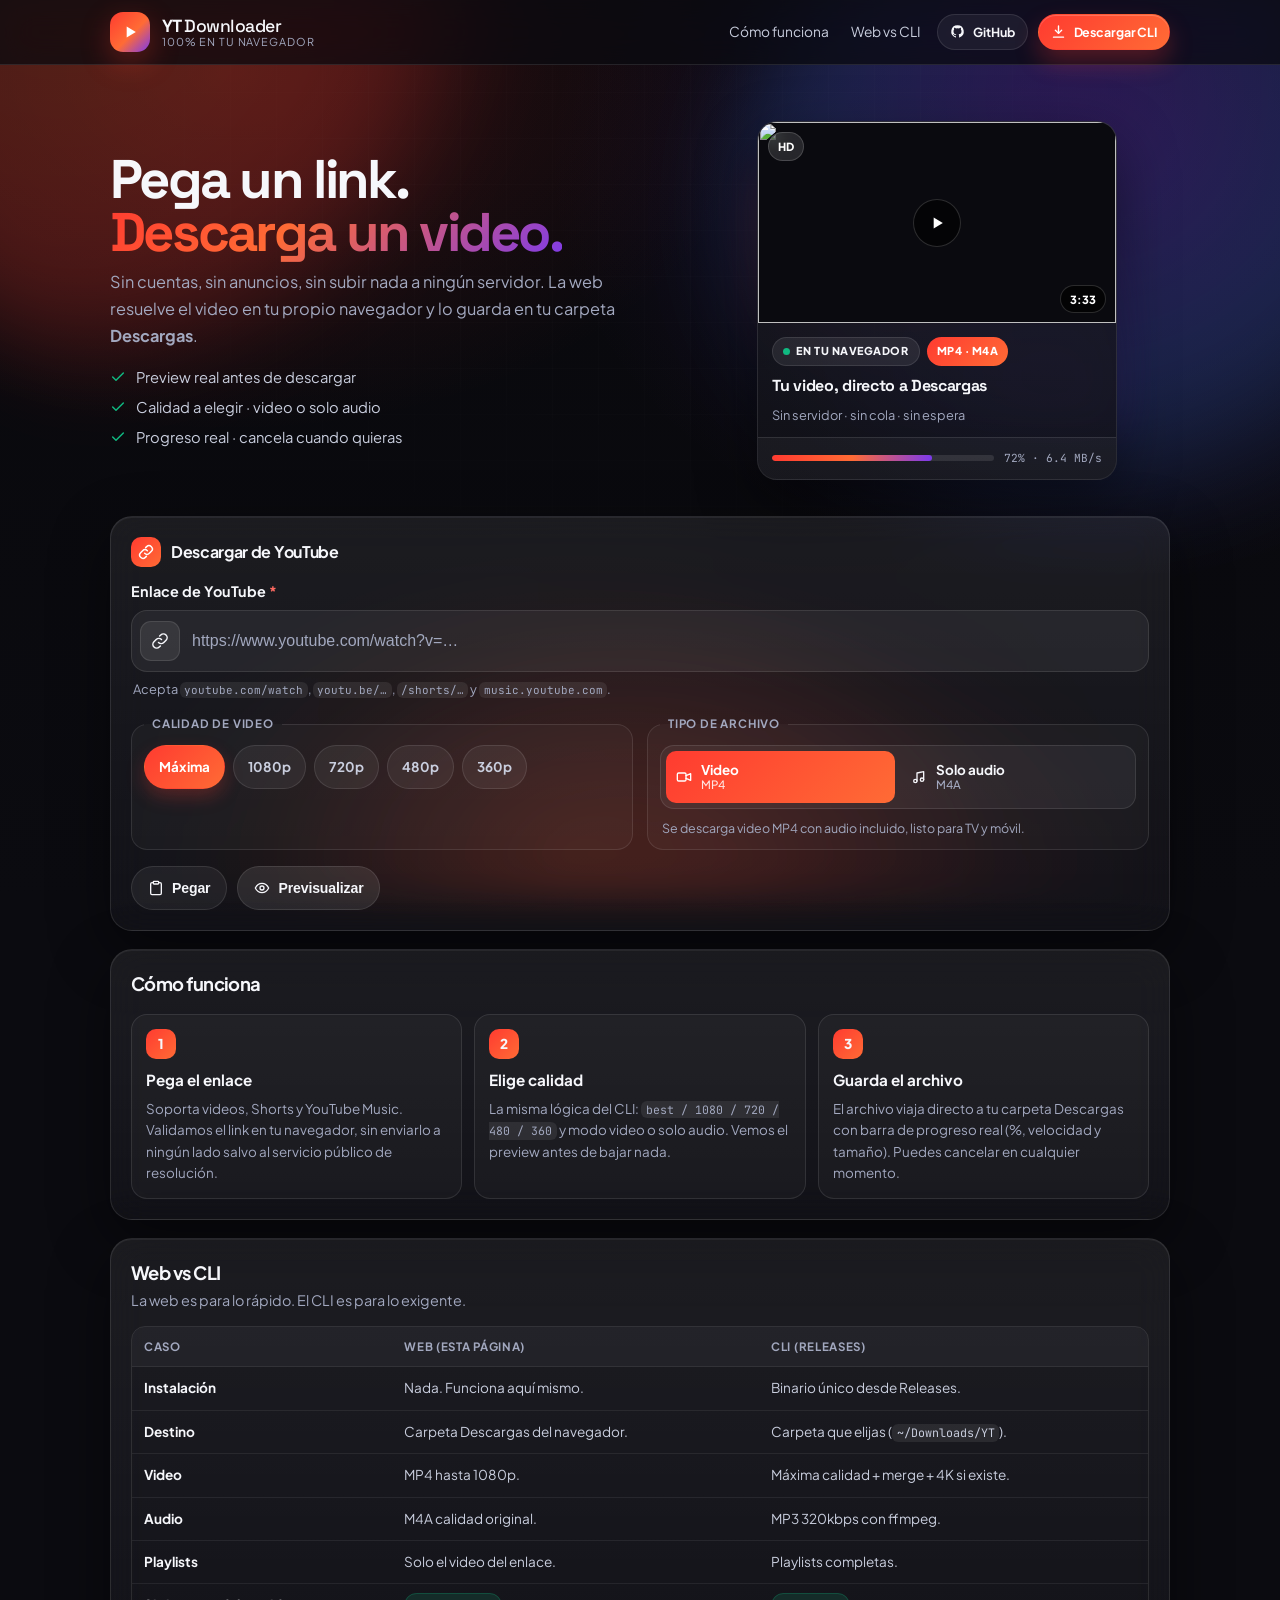
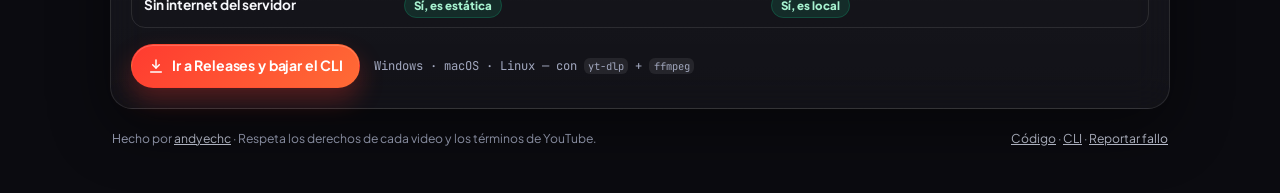
==== web/index.html @ 8cf24e27 "feat(server): log con IP real tras proxy (X-Forwarded-For/X-Real-IP) + assets ?v=4" ====
<!doctype html>
<html lang="es">
<head>
  <meta charset="utf-8" />
  <meta name="viewport" content="width=device-width,initial-scale=1" />
  <title>YT Downloader — Pega un link, descarga en tu navegador</title>
  <meta name="description" content="Descarga videos y audio de YouTube directo en tu navegador. Sin servidor, sin cuentas, sin anuncios. Se sirve en local + CLI en Python con yt-dlp para máxima calidad." />
  <meta name="theme-color" content="#0b0b10" />

  <!-- Open Graph / Twitter (activos cuando la web se sirve en un host) -->
  <meta property="og:type" content="website" />
  <meta property="og:site_name" content="YT Downloader" />
  <meta property="og:title" content="YT Downloader — Pega un link. Descarga un video." />
  <meta property="og:description" content="Video o audio de YouTube directo en tu navegador. Sin cuentas, sin anuncios." />
  <meta property="og:image" content="assets/og.png" />
  <meta property="og:image:width" content="1200" />
  <meta property="og:image:height" content="630" />
  <meta name="twitter:card" content="summary_large_image" />
  <meta name="twitter:title" content="YT Downloader — descarga en tu navegador" />
  <meta name="twitter:description" content="Pega un link de YouTube, elige calidad y descarga. Sin cuentas, sin anuncios." />
  <meta name="twitter:image" content="assets/og.png" />

  <link rel="icon" href="favicon.ico" sizes="any" />
  <link rel="icon" type="image/svg+xml" href="assets/icon.svg" />
  <link rel="apple-touch-icon" href="assets/icon-180.png" />
  <link rel="manifest" href="site.webmanifest" />

  <link rel="preconnect" href="https://fonts.googleapis.com" />
  <link rel="preconnect" href="https://fonts.gstatic.com" crossorigin />
  <link href="https://fonts.googleapis.com/css2?family=Plus+Jakarta+Sans:wght@400;500;600;700;800&family=Space+Grotesk:wght@500;600;700&family=JetBrains+Mono:wght@500;600&display=swap" rel="stylesheet" />
  <link rel="stylesheet" href="style.css?v=4" />
</head>
<body>
  <a class="skip" href="#form-card">Saltar al descargador</a>

  <div class="bg" aria-hidden="true">
    <div class="blob blob-1"></div>
    <div class="blob blob-2"></div>
    <div class="blob blob-3"></div>
    <div class="grid"></div>
  </div>

  <header class="header">
    <div class="wrap header-inner">
      <a class="brand" href="#top" aria-label="YT Downloader — inicio">
        <span class="logo" aria-hidden="true">
          <svg viewBox="0 0 24 24" width="20" height="20" fill="currentColor"><path d="M8 5.5v13l11-6.5z"/></svg>
        </span>
        <span class="brand-text">
          <strong>YT <span>Downloader</span></strong>
          <small>100% en tu navegador</small>
        </span>
      </a>
      <nav class="nav" aria-label="Navegación principal">
        <a href="#como-funciona">Cómo funciona</a>
        <a href="#web-vs-cli">Web vs CLI</a>
        <a class="btn tiny ghost" href="https://github.com/andyechc/youtube-downloader" target="_blank" rel="noopener">
          <svg viewBox="0 0 24 24" width="15" height="15" fill="currentColor" aria-hidden="true"><path d="M12 2a10 10 0 0 0-3.16 19.49c.5.09.68-.22.68-.48v-1.7c-2.78.6-3.37-1.34-3.37-1.34-.45-1.16-1.11-1.47-1.11-1.47-.9-.62.07-.6.07-.6 1 .07 1.53 1.03 1.53 1.03.9 1.52 2.35 1.08 2.92.83.09-.65.35-1.09.63-1.34-2.22-.25-4.56-1.11-4.56-4.94 0-1.1.39-1.99 1.03-2.69-.1-.25-.45-1.27.1-2.64 0 0 .84-.27 2.75 1.02a9.58 9.58 0 0 1 5 0c1.91-1.3 2.75-1.02 2.75-1.02.55 1.37.2 2.39.1 2.64.64.7 1.03 1.6 1.03 2.69 0 3.84-2.34 4.68-4.57 4.93.36.31.68.92.68 1.85V21c0 .27.18.58.69.48A10 10 0 0 0 12 2z"/></svg>
          GitHub
        </a>
        <a class="btn tiny primary" href="https://github.com/andyechc/youtube-downloader/releases" target="_blank" rel="noopener">
          <svg viewBox="0 0 24 24" width="15" height="15" fill="none" stroke="currentColor" stroke-width="2.2" stroke-linecap="round" stroke-linejoin="round" aria-hidden="true"><path d="M12 3v12"/><path d="M7 10l5 5 5-5"/><path d="M4 21h16"/></svg>
          Descargar CLI
        </a>
      </nav>
    </div>
  </header>

  <main class="wrap main" id="top">
    <!-- HERO -->
    <section class="hero" aria-labelledby="hero-title">
      <div class="hero-copy">
        <h1 id="hero-title">Pega un link.<br /><span class="grad">Descarga un video.</span></h1>
        <p class="lead">Sin cuentas, sin anuncios, sin subir nada a ningún servidor. La web resuelve el video en tu propio navegador y lo guarda en tu carpeta <strong>Descargas</strong>.</p>
        <ul class="hero-points">
          <li>
            <svg viewBox="0 0 24 24" width="16" height="16" fill="none" stroke="currentColor" stroke-width="2.2" stroke-linecap="round" stroke-linejoin="round" aria-hidden="true"><path d="M20 6L9 17l-5-5"/></svg>
            Preview real antes de descargar
          </li>
          <li>
            <svg viewBox="0 0 24 24" width="16" height="16" fill="none" stroke="currentColor" stroke-width="2.2" stroke-linecap="round" stroke-linejoin="round" aria-hidden="true"><path d="M20 6L9 17l-5-5"/></svg>
            Calidad a elegir · video o solo audio
          </li>
          <li>
            <svg viewBox="0 0 24 24" width="16" height="16" fill="none" stroke="currentColor" stroke-width="2.2" stroke-linecap="round" stroke-linejoin="round" aria-hidden="true"><path d="M20 6L9 17l-5-5"/></svg>
            Progreso real · cancela cuando quieras
          </li>
        </ul>
      </div>
      <div class="hero-art" aria-hidden="true">
        <div class="art-glow"></div>
        <div class="art-card">
          <div class="art-thumb">
            <img src="https://i.ytimg.com/vi/dQw4w9WgXcQ/hqdefault.jpg" alt="" loading="eager" fetchpriority="high" />
            <span class="art-play"><svg viewBox="0 0 24 24" width="20" height="20" fill="currentColor"><path d="M8 5.5v13l11-6.5z"/></svg></span>
            <span class="art-duration">3:33</span>
            <span class="art-hd">HD</span>
          </div>
          <div class="art-body">
            <div class="art-pills">
              <span class="pill pill-live"><span class="pill-dot"></span>EN TU NAVEGADOR</span>
              <span class="pill pill-size">MP4 · M4A</span>
            </div>
            <p class="art-title">Tu video, directo a Descargas</p>
            <p class="art-channel">Sin servidor · sin cola · sin espera</p>
            <div class="art-progress">
              <div class="art-bar"><div class="art-bar-fill" style="width:72%"></div></div>
              <span class="art-progress-label">72% · 6.4 MB/s</span>
            </div>
          </div>
        </div>
      </div>
    </section>

    <!-- FORM -->
    <section class="card" id="form-card" aria-labelledby="form-title">
      <form id="dl-form" novalidate>
        <div class="card-head">
          <h2 id="form-title">
            <span class="h-icon" aria-hidden="true">
              <svg viewBox="0 0 24 24" width="16" height="16" fill="none" stroke="currentColor" stroke-width="2.2" stroke-linecap="round" stroke-linejoin="round"><path d="M10 14a5 5 0 0 0 7.07 0l3-3a5 5 0 0 0-7.07-7.07l-1.5 1.5"/><path d="M14 10a5 5 0 0 0-7.07 0l-3 3a5 5 0 0 0 7.07 7.07l1.5-1.5"/></svg>
            </span>
            Descargar de YouTube
          </h2>
        </div>

        <label class="field-label" for="urlInput">Enlace de YouTube <span aria-hidden="true">*</span></label>
        <div class="field">
          <span class="field-icon" aria-hidden="true">
            <svg viewBox="0 0 24 24" width="18" height="18" fill="none" stroke="currentColor" stroke-width="2" stroke-linecap="round" stroke-linejoin="round"><path d="M10 14a5 5 0 0 0 7.07 0l3-3a5 5 0 0 0-7.07-7.07l-1.5 1.5"/><path d="M14 10a5 5 0 0 0-7.07 0l-3 3a5 5 0 0 0 7.07 7.07l1.5-1.5"/></svg>
          </span>
          <input
            id="urlInput"
            name="url"
            type="url"
            inputmode="url"
            autocomplete="url"
            enterkeyhint="go"
            spellcheck="false"
            placeholder="https://www.youtube.com/watch?v=…"
            aria-describedby="url-help url-error"
            required
          />
          <button class="icon-btn field-clear" id="btnClear" type="button" aria-label="Limpiar enlace" hidden>
            <svg viewBox="0 0 24 24" width="16" height="16" fill="none" stroke="currentColor" stroke-width="2.2" stroke-linecap="round" aria-hidden="true"><path d="M6 6l12 12M18 6L6 18"/></svg>
          </button>
        </div>
        <p class="field-help" id="url-help">Acepta <code>youtube.com/watch</code>, <code>youtu.be/…</code>, <code>/shorts/…</code> y <code>music.youtube.com</code>.</p>
        <p class="field-error" id="url-error" role="alert" hidden></p>

        <div class="options">
          <fieldset class="opt">
            <legend>Calidad de video</legend>
            <div class="chips" role="radiogroup" aria-label="Calidad de video">
              <label class="chip"><input type="radio" name="quality" value="best" checked /><span>Máxima</span></label>
              <label class="chip"><input type="radio" name="quality" value="1080" /><span>1080p</span></label>
              <label class="chip"><input type="radio" name="quality" value="720" /><span>720p</span></label>
              <label class="chip"><input type="radio" name="quality" value="480" /><span>480p</span></label>
              <label class="chip"><input type="radio" name="quality" value="360" /><span>360p</span></label>
            </div>
          </fieldset>

          <fieldset class="opt">
            <legend>Tipo de archivo</legend>
            <div class="segmented" role="radiogroup" aria-label="Tipo de archivo">
              <label class="seg">
                <input type="radio" name="kind" value="video" checked />
                <svg viewBox="0 0 24 24" width="16" height="16" fill="none" stroke="currentColor" stroke-width="2" stroke-linecap="round" stroke-linejoin="round" aria-hidden="true"><rect x="2" y="6" width="13" height="12" rx="2"/><path d="M15 10l7-3v10l-7-3"/></svg>
                <span>Video <small>MP4</small></span>
              </label>
              <label class="seg">
                <input type="radio" name="kind" value="audio" />
                <svg viewBox="0 0 24 24" width="16" height="16" fill="none" stroke="currentColor" stroke-width="2" stroke-linecap="round" stroke-linejoin="round" aria-hidden="true"><path d="M9 18V6l10-2v12"/><circle cx="6.5" cy="18" r="2.5"/><circle cx="16.5" cy="16" r="2.5"/></svg>
                <span>Solo audio <small>M4A</small></span>
              </label>
            </div>
            <p class="opt-hint" id="kind-hint">Video MP4 con audio incluido, listo para TV y móvil.</p>
          </fieldset>
        </div>

        <div class="actions">
          <button class="btn ghost" id="btnPaste" type="button">
            <svg viewBox="0 0 24 24" width="16" height="16" fill="none" stroke="currentColor" stroke-width="2" stroke-linecap="round" stroke-linejoin="round" aria-hidden="true"><rect x="8" y="2" width="8" height="4" rx="1"/><path d="M16 4h2a2 2 0 0 1 2 2v14a2 2 0 0 1-2 2H6a2 2 0 0 1-2-2V6a2 2 0 0 1 2-2h2"/></svg>
            Pegar
          </button>
          <button class="btn secondary" id="btnPreview" type="submit">
            <svg viewBox="0 0 24 24" width="16" height="16" fill="none" stroke="currentColor" stroke-width="2" stroke-linecap="round" stroke-linejoin="round" aria-hidden="true"><path d="M2 12s3.5-7 10-7 10 7 10 7-3.5 7-10 7-10-7-10-7z"/><circle cx="12" cy="12" r="3"/></svg>
            <span id="btnPreviewText">Previsualizar</span>
          </button>
        </div>

        <div class="alert" id="alertBox" role="status" hidden></div>
        <div class="net-fallback" id="netFallback" hidden>
          <p><strong>Sin espera:</strong> el CLI descarga este mismo video ahora mismo.</p>
          <div class="net-actions">
            <code id="cliCmd"></code>
            <button class="btn tiny secondary" id="btnCopyCli" type="button">Copiar comando</button>
            <a class="btn tiny primary" href="https://github.com/andyechc/youtube-downloader/releases" target="_blank" rel="noopener">Ir a Releases</a>
          </div>
        </div>
      </form>
    </section>

    <!-- PREVIEW -->
    <section class="card preview" id="previewCard" aria-labelledby="pvTitle" hidden>
      <div class="preview-layout">
        <div class="thumb-wrap">
          <img id="pvThumb" alt="Miniatura del video" loading="lazy" />
          <span class="thumb-badge" id="pvDuration">0:00</span>
        </div>
        <div class="pv-meta">
          <div class="pv-top">
            <span class="badge-soft" id="pvTypeBadge">VIDEO · MP4</span>
            <span class="pv-size" id="pvSize">—</span>
            <span class="pv-quality" id="pvQualityBadge">Máxima</span>
          </div>
          <h3 id="pvTitle">Título del video</h3>
          <p class="pv-sub">
            <span class="pv-channel" id="pvChannel">Canal</span>
            <span aria-hidden="true">·</span>
            <span id="pvViews">—</span>
            <span aria-hidden="true">·</span>
            <span id="pvDate">—</span>
          </p>
          <p class="pv-desc" id="pvDesc"></p>
          <div class="pv-actions">
            <button class="btn primary large" id="btnDownload" type="button">
              <svg viewBox="0 0 24 24" width="18" height="18" fill="none" stroke="currentColor" stroke-width="2.2" stroke-linecap="round" stroke-linejoin="round" aria-hidden="true"><path d="M12 3v12"/><path d="M7 10l5 5 5-5"/><path d="M4 21h16"/></svg>
              Descargar en mi navegador
            </button>
            <a class="btn ghost" id="btnOpenYT" href="#" target="_blank" rel="noopener">
              Ver en YouTube
              <svg viewBox="0 0 24 24" width="14" height="14" fill="none" stroke="currentColor" stroke-width="2.2" stroke-linecap="round" stroke-linejoin="round" aria-hidden="true"><path d="M7 17L17 7"/><path d="M8 7h9v9"/></svg>
            </a>
          </div>
          <p class="pv-note">Se guarda en tu carpeta <strong>Descargas</strong>. Nada se sube a ningún servidor.</p>
        </div>
      </div>
    </section>

    <!-- PROGRESS -->
    <section class="card progress" id="progressCard" aria-labelledby="progressTitle" hidden>
      <div class="prog-head">
        <h3 id="progressTitle">
          <span class="spin" aria-hidden="true">
            <svg viewBox="0 0 24 24" width="14" height="14" fill="none" stroke="currentColor" stroke-width="2.4" stroke-linecap="round" aria-hidden="true"><path d="M12 3a9 9 0 1 0 9 9"/></svg>
          </span>
          <span id="progressLabel">Descargando…</span>
        </h3>
        <span class="prog-eta" id="progEta" aria-live="polite">—</span>
        <button class="btn tiny danger ghost" id="btnCancel" type="button">Cancelar</button>
      </div>
      <div class="bar-wrap">
        <div class="bar" role="progressbar" aria-label="Progreso de descarga" aria-valuemin="0" aria-valuemax="100" aria-valuenow="0" id="barProg">
          <div class="bar-fill" id="barFill" style="width:0%"></div>
        </div>
        <div class="bar-labels">
          <span id="progPct">0%</span>
          <span id="progSpeed">—</span>
          <span id="progDone">0 / —</span>
        </div>
      </div>
      <p class="prog-file"><span aria-hidden="true">▸</span> <span id="progFile">Preparando…</span></p>
      <div class="prog-done" id="progDoneBox" hidden>
        <p class="done-title">¡Listo! Revisa tu carpeta Descargas.</p>
        <div class="prog-done-actions">
          <a class="btn primary" id="btnSaveAgain" href="#" download>Guardar de nuevo</a>
          <button class="btn ghost" id="btnOther" type="button">Descargar otro</button>
        </div>
      </div>
    </section>

    <!-- COMO FUNCIONA -->
    <section class="card steps" id="como-funciona" aria-labelledby="steps-title">
      <h2 id="steps-title">Cómo funciona</h2>
      <ol class="steps-grid">
        <li>
          <span class="step-n" aria-hidden="true">1</span>
          <h3>Pega el enlace</h3>
          <p>Soporta videos, Shorts y YouTube Music. Validamos el link en tu navegador, sin enviarlo a ningún lado salvo al servicio público de resolución.</p>
        </li>
        <li>
          <span class="step-n" aria-hidden="true">2</span>
          <h3>Elige calidad</h3>
          <p>La misma lógica del CLI: <code>best / 1080 / 720 / 480 / 360</code> y modo video o solo audio. Vemos el preview antes de bajar nada.</p>
        </li>
        <li>
          <span class="step-n" aria-hidden="true">3</span>
          <h3>Guarda el archivo</h3>
          <p>El archivo viaja directo a tu carpeta Descargas con barra de progreso real (%, velocidad y tamaño). Puedes cancelar en cualquier momento.</p>
        </li>
      </ol>
    </section>

    <!-- WEB vs CLI -->
    <section class="card compare" id="web-vs-cli" aria-labelledby="compare-title">
      <div class="compare-head">
        <h2 id="compare-title">Web vs CLI</h2>
        <p>La web es para lo rápido. El CLI es para lo exigente.</p>
      </div>
      <div class="table-wrap">
        <table>
          <caption class="visually-hidden">Comparación entre la web y el CLI</caption>
          <thead>
            <tr><th scope="col">Caso</th><th scope="col">Web (esta página)</th><th scope="col">CLI (Releases)</th></tr>
          </thead>
          <tbody>
            <tr><th scope="row">Instalación</th><td>Nada. Funciona aquí mismo.</td><td>Binario único desde Releases.</td></tr>
            <tr><th scope="row">Destino</th><td>Carpeta Descargas del navegador.</td><td>Carpeta que elijas (<code>~/Downloads/YT</code>).</td></tr>
            <tr><th scope="row">Video</th><td>MP4 hasta 1080p.</td><td>Máxima calidad + merge + 4K si existe.</td></tr>
            <tr><th scope="row">Audio</th><td>M4A calidad original.</td><td>MP3 320kbps con ffmpeg.</td></tr>
            <tr><th scope="row">Playlists</th><td>Solo el video del enlace.</td><td>Playlists completas.</td></tr>
            <tr><th scope="row">Sin internet del servidor</th><td><span class="tag ok">Sí, es estática</span></td><td><span class="tag ok">Sí, es local</span></td></tr>
          </tbody>
        </table>
      </div>
      <div class="compare-cta">
        <a class="btn primary" href="https://github.com/andyechc/youtube-downloader/releases" target="_blank" rel="noopener">
          <svg viewBox="0 0 24 24" width="16" height="16" fill="none" stroke="currentColor" stroke-width="2.2" stroke-linecap="round" stroke-linejoin="round" aria-hidden="true"><path d="M12 3v12"/><path d="M7 10l5 5 5-5"/><path d="M4 21h16"/></svg>
          Ir a Releases y bajar el CLI
        </a>
        <p class="mono">Windows · macOS · Linux — con <code>yt-dlp</code> + <code>ffmpeg</code></p>
      </div>
    </section>

    <footer class="footer">
      <span>Hecho por <a href="https://github.com/andyechc" target="_blank" rel="noopener">andyechc</a> · Respeta los derechos de cada video y los términos de YouTube.</span>
      <span class="footer-links">
        <a href="https://github.com/andyechc/youtube-downloader" target="_blank" rel="noopener">Código</a> ·
        <a href="https://github.com/andyechc/youtube-downloader/releases" target="_blank" rel="noopener">CLI</a> ·
        <a href="https://github.com/andyechc/youtube-downloader/issues" target="_blank" rel="noopener">Reportar fallo</a>
      </span>
    </footer>
  </main>

  <div class="toast" id="toast" role="status" aria-live="polite"></div>
  <!-- Bump ?v=N en style.css/app.js con cada cambio: evita JS viejo cacheado -->
  <script src="app.js?v=4" defer></script>
</body>
</html>
---- web/style.css ----
/* YT Downloader — UI local, 0 dependencias JS, iconos SVG inline */
:root{
  --bg:#0b0b10;
  --card:rgba(255,255,255,.055);
  --card-border:rgba(255,255,255,.10);
  --line:rgba(255,255,255,.10);
  --text:#f6f7fb;
  --muted:#a2a8bf;
  --muted-2:#c9cede;
  --accent:#ff3b30;
  --accent-2:#ff6b35;
  --accent-3:#7c3aed;
  --ok:#10b981;
  --danger:#ff6b62;
  --radius:22px;
  --radius-sm:14px;
  --shadow:0 20px 60px rgba(0,0,0,.45), 0 1px 0 rgba(255,255,255,.06) inset;
  --focus:#7dd3fc;
}
*{box-sizing:border-box}
html{scroll-behavior:smooth}
html,body{height:100%}
body{
  margin:0;
  font-family:"Plus Jakarta Sans",system-ui,-apple-system,"Segoe UI",Roboto,Helvetica,Arial,sans-serif;
  color:var(--text);
  background:var(--bg);
  overflow-x:hidden;
  -webkit-font-smoothing:antialiased;
  font-size:1rem;
  line-height:1.5;
}
a{color:inherit}
code{font-family:"JetBrains Mono",ui-monospace,monospace;font-size:.86em;background:rgba(255,255,255,.08);padding:.1em .4em;border-radius:6px}
.wrap{width:min(1060px,92vw);margin:0 auto}
.visually-hidden{position:absolute!important;clip-path:inset(50%)!important;overflow:hidden!important;width:1px!important;height:1px!important;margin:-1px!important;padding:0!important;border:0!important;white-space:nowrap!important}
.skip{position:absolute;left:12px;top:-60px;z-index:99;background:#fff;color:#111;padding:10px 14px;border-radius:10px;font-weight:700;transition:top .18s}
.skip:focus{top:12px}
:focus-visible{outline:3px solid var(--focus);outline-offset:2px;border-radius:8px}

/* bg */
.bg{position:fixed;inset:0;z-index:-1;overflow:hidden;background:
  radial-gradient(900px 600px at 18% 8%, rgba(255,59,48,.16), transparent 60%),
  radial-gradient(900px 700px at 85% 18%, rgba(124,58,237,.16), transparent 60%),
  radial-gradient(700px 500px at 45% 95%, rgba(255,107,53,.12), transparent 60%),
  linear-gradient(180deg,#08080c 0%, #0b0b10 100%)}
.blob{position:absolute;border-radius:999px;filter:blur(45px);pointer-events:none}
.blob-1{width:620px;height:620px;left:-120px;top:-220px;background:radial-gradient(circle at 30% 30%, #ff6b35, #ff3b30 55%, transparent 70%);opacity:.22}
.blob-2{width:720px;height:720px;right:-160px;top:-120px;background:radial-gradient(circle at 50% 30%, #7c3aed, #3b82f6 50%, transparent 72%);opacity:.20}
.blob-3{width:900px;height:520px;left:20%;bottom:-220px;background:radial-gradient(ellipse at center, rgba(255,59,48,.12), transparent 70%)}
.grid{position:absolute;inset:0;background-image:linear-gradient(rgba(255,255,255,.04) 1px, transparent 1px),linear-gradient(90deg, rgba(255,255,255,.04) 1px, transparent 1px);background-size:46px 46px;mask-image:radial-gradient(800px 600px at 50% 20%, black 30%, transparent 75%);opacity:.28}

/* header */
.header{position:sticky;top:0;z-index:20;backdrop-filter:blur(16px) saturate(1.4);background:rgba(11,11,16,.78);border-bottom:1px solid var(--line)}
.header-inner{display:flex;align-items:center;justify-content:space-between;padding:12px 0;gap:12px;flex-wrap:wrap}
.brand{display:flex;align-items:center;gap:12px;text-decoration:none}
.logo{width:40px;height:40px;display:grid;place-items:center;border-radius:13px;background:linear-gradient(135deg,#FF3B30,#FF6B35 55%,#7c3aed);color:#fff;box-shadow:0 10px 30px rgba(255,59,48,.30)}
.brand-text{display:flex;flex-direction:column;line-height:1.05}
.brand-text strong{font-family:"Space Grotesk",sans-serif;font-size:1.1rem;letter-spacing:-.03em}
.brand-text strong span{font-weight:500}
.brand-text small{font-size:.68rem;color:var(--muted);letter-spacing:.08em;text-transform:uppercase}
.nav{display:flex;align-items:center;gap:10px;flex-wrap:wrap}
.nav a:not(.btn){font-size:.86rem;color:var(--muted-2);text-decoration:none;padding:8px 6px}
.nav a:not(.btn):hover{color:#fff}

/* buttons — min 44px targets */
.btn{display:inline-flex;align-items:center;justify-content:center;gap:8px;padding:10px 16px;min-height:44px;border-radius:999px;border:1px solid transparent;font-weight:700;font-size:.88rem;letter-spacing:-.01em;cursor:pointer;transition:transform .16s,filter .16s,background .16s;text-decoration:none;user-select:none}
.btn:active{transform:translateY(1px)}
.btn.primary{background:linear-gradient(135deg,var(--accent),var(--accent-2));color:#fff;box-shadow:0 12px 24px rgba(255,59,48,.28), 0 1px 0 rgba(255,255,255,.2) inset}
.btn.primary:hover{filter:brightness(1.07)}
.btn.secondary{background:rgba(255,255,255,.09);color:var(--text);border-color:var(--line)}
.btn.secondary:hover{background:rgba(255,255,255,.13)}
.btn.ghost{background:rgba(255,255,255,.06);color:var(--text);border-color:var(--line)}
.btn.ghost:hover{background:rgba(255,255,255,.10)}
.btn.tiny{padding:7px 12px;font-size:.78rem;min-height:36px}
.btn.large{padding:13px 20px;font-size:.95rem;min-height:50px}
.btn[disabled]{opacity:.6;cursor:wait}
.btn.danger.ghost{color:#ffd7d4;background:rgba(255,59,48,.12);border-color:rgba(255,59,48,.25)}

/* main + hero */
.main{padding:20px 0 40px}
.hero{display:grid;grid-template-columns:1.1fr .9fr;gap:26px;align-items:center;padding:26px 0 8px}
.hero-copy h1{margin:0 0 10px;font-family:"Space Grotesk",sans-serif;font-weight:700;letter-spacing:-.05em;line-height:.98;font-size:clamp(2rem,5vw,3.4rem)}
.hero-copy h1 .grad{background:linear-gradient(135deg,#ff3b30 0%,#ff6b35 40%,#7c3aed 100%);-webkit-background-clip:text;background-clip:text;-webkit-text-fill-color:transparent}
.lead{margin:0;color:var(--muted);font-size:1.02rem;line-height:1.65;max-width:34rem}
.hero-points{list-style:none;margin:16px 0 0;padding:0;display:grid;gap:8px}
.hero-points li{display:flex;align-items:center;gap:10px;font-size:.92rem;color:var(--muted-2)}
.hero-points svg{color:var(--ok);flex:0 0 auto}
.hero-art{position:relative;display:grid;place-items:center;padding:10px;min-height:300px}
.art-glow{position:absolute;inset:15% 10%;background:radial-gradient(ellipse at 30% 20%, rgba(255,59,48,.22), transparent 55%),radial-gradient(ellipse at 80% 80%, rgba(124,58,237,.18), transparent 60%);filter:blur(22px)}
.art-card{position:relative;width:100%;max-width:360px;border-radius:20px;overflow:hidden;background:linear-gradient(180deg,rgba(26,26,34,.88),rgba(18,18,24,.8));border:1px solid rgba(255,255,255,.10);box-shadow:var(--shadow)}
.art-thumb{position:relative;aspect-ratio:16/9;background:#0a0a0f}
.art-thumb img{width:100%;height:100%;object-fit:cover;display:block}
.art-play{position:absolute;left:50%;top:50%;transform:translate(-50%,-50%);width:48px;height:48px;display:grid;place-items:center;border-radius:50%;background:rgba(0,0,0,.6);border:1px solid rgba(255,255,255,.16);color:#fff}
.art-duration,.art-hd{position:absolute;padding:5px 9px;border-radius:999px;font-size:.7rem;font-weight:800;border:1px solid rgba(255,255,255,.16)}
.art-duration{right:10px;bottom:10px;background:rgba(0,0,0,.7);color:#fff}
.art-hd{left:10px;top:10px;background:rgba(255,255,255,.12);color:#fff;backdrop-filter:blur(8px)}
.art-body{padding:14px;display:grid;gap:8px}
.art-pills{display:flex;gap:7px;flex-wrap:wrap}
.pill{display:inline-flex;align-items:center;gap:6px;padding:5px 10px;border-radius:999px;font-size:.68rem;font-weight:800;letter-spacing:.05em}
.pill-live{background:rgba(255,255,255,.08);border:1px solid var(--line)}
.pill-dot{width:7px;height:7px;border-radius:50%;background:var(--ok)}
.pill-size{background:linear-gradient(135deg,var(--accent),var(--accent-2));color:#fff}
.art-title{margin:0;font-family:"Space Grotesk",sans-serif;font-weight:700;letter-spacing:-.02em}
.art-channel{margin:0;font-size:.8rem;color:var(--muted)}
.art-progress{display:flex;align-items:center;gap:10px;background:rgba(255,255,255,.04);border-top:1px solid var(--line);margin:4px -14px -14px;padding:12px 14px}
.art-bar{flex:1;height:6px;border-radius:999px;background:rgba(255,255,255,.1);overflow:hidden}
.art-bar-fill{height:100%;border-radius:999px;background:linear-gradient(90deg,var(--accent),var(--accent-2),var(--accent-3))}
.art-progress-label{font-size:.7rem;color:var(--muted);font-family:"JetBrains Mono",monospace}

/* cards + form (guía forms: label visible encima, ayuda cerca) */
.card{background:linear-gradient(180deg,rgba(255,255,255,.075),rgba(255,255,255,.03));border:1px solid var(--card-border);border-radius:var(--radius);box-shadow:var(--shadow);backdrop-filter:blur(18px) saturate(1.2);padding:20px;margin-top:18px}
.card-head{display:flex;align-items:center;justify-content:space-between;gap:12px;margin-bottom:14px;flex-wrap:wrap}
.card-head h2{display:flex;align-items:center;gap:10px;margin:0;font-size:1rem;letter-spacing:-.02em}
.h-icon{width:30px;height:30px;display:grid;place-items:center;border-radius:10px;background:linear-gradient(135deg,var(--accent),var(--accent-2));color:#fff}
.hint{font-size:.75rem;color:var(--muted);border:1px solid var(--line);padding:6px 11px;border-radius:999px;background:rgba(255,255,255,.05)}
.field-label{display:block;font-weight:700;font-size:.9rem;margin:0 0 8px}
.field-label span{color:var(--danger)}
.field{position:relative;display:flex;align-items:center;gap:10px;padding:8px 8px 8px 8px;background:rgba(255,255,255,.06);border-radius:16px;border:1px solid var(--line)}
.field:focus-within{border-color:rgba(255,59,48,.4);box-shadow:0 0 0 4px rgba(255,59,48,.12)}
.field-icon{width:40px;height:40px;display:grid;place-items:center;border-radius:11px;background:rgba(255,255,255,.08);border:1px solid var(--line);flex:0 0 40px}
.field input{flex:1;border:0;outline:0;background:transparent;font-size:1rem;color:var(--text);min-width:0;min-height:44px}
.field input::placeholder{color:var(--muted)}
.field input:user-invalid{color:#ffd7d4}
.icon-btn{display:inline-flex;align-items:center;justify-content:center;width:40px;height:40px;border-radius:11px;background:rgba(255,255,255,.07);border:1px solid var(--line);color:var(--text);cursor:pointer}
.icon-btn:hover{background:rgba(255,255,255,.12)}
.icon-btn[hidden]{display:none!important}
.field-help{margin:8px 2px 0;font-size:.8rem;color:var(--muted)}
.field-error{margin:8px 2px 0;font-size:.85rem;color:#ffc9c5;font-weight:600}
.alert{margin-top:14px;padding:12px 14px;border-radius:14px;font-size:.88rem;line-height:1.5;border:1px solid rgba(255,59,48,.25);background:rgba(255,59,48,.10);color:#ffd9d6}
.alert.ok{border-color:rgba(16,185,129,.3);background:rgba(16,185,129,.10);color:#d3f8e4}
.alert[hidden]{display:none}
.net-fallback{margin-top:12px;padding:14px;border-radius:14px;border:1px solid rgba(125,211,252,.3);background:rgba(125,211,252,.07)}
.net-fallback[hidden]{display:none}
.net-fallback p{margin:0 0 10px;font-size:.85rem;color:var(--muted-2)}
.net-fallback p strong{color:#fff}
.net-actions{display:flex;align-items:center;gap:8px;flex-wrap:wrap}
.net-actions code{flex:1 1 220px;overflow-x:auto;white-space:nowrap;padding:10px 12px;border-radius:10px}

.options{display:grid;grid-template-columns:1fr 1fr;gap:14px;margin-top:16px}
.opt{border:1px solid var(--line);border-radius:16px;padding:12px;margin:0;background:rgba(255,255,255,.03);min-width:0}
.opt legend{font-size:.72rem;color:var(--muted);letter-spacing:.07em;text-transform:uppercase;font-weight:700;padding:0 8px}
.chips{display:flex;flex-wrap:wrap;gap:8px}
.chip{position:relative;display:inline-flex;cursor:pointer}
.chip input{position:absolute;clip-path:inset(50%);width:1px;height:1px;overflow:hidden;white-space:nowrap}
.chip span{display:inline-flex;align-items:center;min-height:44px;padding:10px 14px;border-radius:999px;background:rgba(255,255,255,.06);border:1px solid var(--line);color:var(--muted-2);font-weight:700;font-size:.84rem;transition:.16s}
.chip input:checked + span{background:linear-gradient(135deg,var(--accent),var(--accent-2));color:#fff;border-color:transparent;box-shadow:0 8px 18px rgba(255,59,48,.25)}
.chip input:focus-visible + span{outline:3px solid var(--focus);outline-offset:2px}
.segmented{display:grid;grid-template-columns:1fr 1fr;gap:6px;background:rgba(255,255,255,.05);border:1px solid var(--line);border-radius:14px;padding:5px}
.seg{position:relative;display:flex;align-items:center;gap:9px;cursor:pointer;border-radius:10px;padding:6px 10px;min-height:52px}
.seg input{position:absolute;clip-path:inset(50%);width:1px;height:1px;overflow:hidden}
.seg span{display:flex;flex-direction:column;line-height:1.15;font-weight:700;font-size:.84rem}
.seg span small{font-weight:500;color:var(--muted);font-size:.72rem}
.seg:has(input:checked){background:linear-gradient(135deg,var(--accent),var(--accent-2));color:#fff}
.seg:has(input:checked) span small{color:rgba(255,255,255,.85)}
.seg:has(input:focus-visible){outline:3px solid var(--focus);outline-offset:2px}
.opt-hint{margin:10px 2px 0;font-size:.78rem;color:var(--muted)}
.actions{display:flex;align-items:center;gap:10px;margin-top:16px;flex-wrap:wrap}

/* preview */
.preview{padding:0;overflow:hidden}
.preview[hidden]{display:none}
.preview-layout{display:grid;grid-template-columns:320px 1fr;gap:18px;padding:18px}
.thumb-wrap{position:relative;border-radius:16px;overflow:hidden;background:#0a0a0f;aspect-ratio:16/10;border:1px solid rgba(255,255,255,.10)}
.thumb-wrap img{width:100%;height:100%;object-fit:cover;display:block}
.thumb-badge{position:absolute;right:10px;bottom:10px;padding:6px 9px;border-radius:999px;background:rgba(0,0,0,.78);color:#fff;font-size:.7rem;font-weight:800;border:1px solid rgba(255,255,255,.16)}
.pv-top{display:flex;align-items:center;gap:8px;flex-wrap:wrap;margin-bottom:8px}
.badge-soft{padding:6px 10px;border-radius:999px;background:rgba(255,255,255,.08);border:1px solid var(--line);font-size:.68rem;letter-spacing:.07em;font-weight:800;color:var(--muted-2)}
.pv-size{padding:6px 10px;border-radius:999px;background:rgba(255,255,255,.08);font-weight:800;font-size:.76rem;border:1px solid var(--line)}
.pv-quality{padding:6px 10px;border-radius:999px;background:linear-gradient(135deg,var(--accent),var(--accent-2));color:#fff;font-weight:800;font-size:.76rem}
.pv-meta h3{margin:0;font-size:1.25rem;line-height:1.25;letter-spacing:-.03em}
.pv-sub{display:flex;align-items:center;gap:8px;flex-wrap:wrap;margin:8px 0 0;color:var(--muted-2);font-size:.85rem}
.pv-channel{padding:5px 10px;border-radius:999px;background:rgba(255,255,255,.06);border:1px solid var(--line);font-weight:600}
.pv-desc{margin:10px 0 0;color:var(--muted);font-size:.85rem;line-height:1.6;display:-webkit-box;-webkit-line-clamp:3;-webkit-box-orient:vertical;overflow:hidden}
.pv-actions{display:flex;gap:10px;flex-wrap:wrap;margin-top:14px}
.pv-note{margin:10px 0 0;font-size:.78rem;color:var(--muted)}

/* progress */
.progress[hidden]{display:none}
.prog-head{display:flex;align-items:center;gap:10px;margin-bottom:12px;flex-wrap:wrap}
.prog-head h3{margin:0;display:flex;align-items:center;gap:9px;font-size:.92rem}
.spin{display:grid;place-items:center;width:24px;height:24px;border-radius:999px;background:rgba(255,255,255,.08);border:1px solid var(--line);animation:spin 1.1s linear infinite}
@keyframes spin{to{transform:rotate(360deg)}}
.prog-eta{margin-left:auto;font-size:.76rem;color:var(--muted);font-family:"JetBrains Mono",monospace}
.bar{height:12px;border-radius:999px;background:rgba(255,255,255,.08);border:1px solid var(--line);overflow:hidden;padding:2px}
.bar-fill{height:100%;border-radius:999px;background:linear-gradient(90deg,var(--accent),var(--accent-2),var(--accent-3));width:0%;transition:width .25s ease}
.bar-labels{display:flex;align-items:center;justify-content:space-between;gap:10px;font-size:.76rem;color:var(--muted-2);font-family:"JetBrains Mono",monospace;margin-top:8px;flex-wrap:wrap}
.bar-labels span:first-child{color:#fff;font-weight:800}
.prog-file{margin:12px 0 0;padding:10px 12px;border-radius:12px;background:rgba(255,255,255,.06);border:1px solid var(--line);font-size:.76rem;color:var(--muted-2);font-family:"JetBrains Mono",monospace;overflow:hidden;text-overflow:ellipsis;white-space:nowrap}
.prog-done[hidden]{display:none}
.done-title{color:#d3f8e4;font-weight:700}
.prog-done-actions{display:flex;gap:10px;flex-wrap:wrap}

/* steps + compare */
.steps h2,.compare-head h2{margin:0 0 4px;font-size:1.15rem;letter-spacing:-.03em}
.compare-head p{margin:0;color:var(--muted);font-size:.9rem}
.steps-grid{list-style:none;margin:16px 0 0;padding:0;display:grid;grid-template-columns:repeat(3,1fr);gap:12px}
.steps-grid li{border:1px solid var(--line);border-radius:16px;padding:14px;background:rgba(255,255,255,.03)}
.step-n{display:grid;place-items:center;width:30px;height:30px;border-radius:10px;background:linear-gradient(135deg,var(--accent),var(--accent-2));font-weight:800;font-size:.85rem}
.steps-grid h3{margin:10px 0 6px;font-size:.95rem}
.steps-grid p{margin:0;font-size:.84rem;color:var(--muted);line-height:1.6}
.table-wrap{overflow-x:auto;margin-top:14px;border:1px solid var(--line);border-radius:14px}
table{width:100%;border-collapse:collapse;font-size:.85rem;min-width:560px}
th,td{text-align:left;padding:11px 12px;border-bottom:1px solid rgba(255,255,255,.07);vertical-align:top}
thead th{font-size:.72rem;text-transform:uppercase;letter-spacing:.06em;color:var(--muted);background:rgba(255,255,255,.04)}
tbody tr:last-child th,tbody tr:last-child td{border-bottom:0}
tbody th{font-weight:700}
td{color:var(--muted-2)}
.tag{padding:4px 9px;border-radius:999px;font-size:.72rem;font-weight:800}
.tag.ok{background:rgba(16,185,129,.14);color:#a7f3d0;border:1px solid rgba(16,185,129,.25)}
.compare-cta{display:flex;align-items:center;gap:14px;flex-wrap:wrap;margin-top:16px}
.mono{font-family:"JetBrains Mono",monospace;font-size:.76rem;color:var(--muted)}

/* footer + toast */
.footer{display:flex;align-items:center;justify-content:space-between;gap:12px;padding:20px 2px 6px;color:var(--muted);font-size:.76rem;flex-wrap:wrap}
.footer a{color:var(--muted-2)}
.toast{position:fixed;left:50%;bottom:22px;transform:translateX(-50%) translateY(14px);background:rgba(16,16,20,.96);color:#fff;padding:12px 16px;border-radius:14px;border:1px solid rgba(255,255,255,.12);font-size:.85rem;font-weight:600;opacity:0;pointer-events:none;transition:.22s;z-index:50;max-width:min(92vw,520px)}
.toast.show{opacity:1;transform:translateX(-50%) translateY(0)}

/* responsive */
@media (max-width: 900px){
  .hero{grid-template-columns:1fr}
  .hero-art{min-height:auto}
  .preview-layout{grid-template-columns:1fr}
  .options{grid-template-columns:1fr}
  .steps-grid{grid-template-columns:1fr}
}
@media (max-width: 620px){
  .nav a:not(.btn){display:none}
  .nav .btn.tiny{padding:7px 10px;font-size:.74rem}
  .header-inner{gap:8px}
  .header-inner .nav{width:100%;justify-content:flex-start}
}
@media (prefers-reduced-motion: reduce){
  html{scroll-behavior:auto}
  *,*::before,*::after{animation-duration:.001s!important;transition-duration:.001s!important}
}
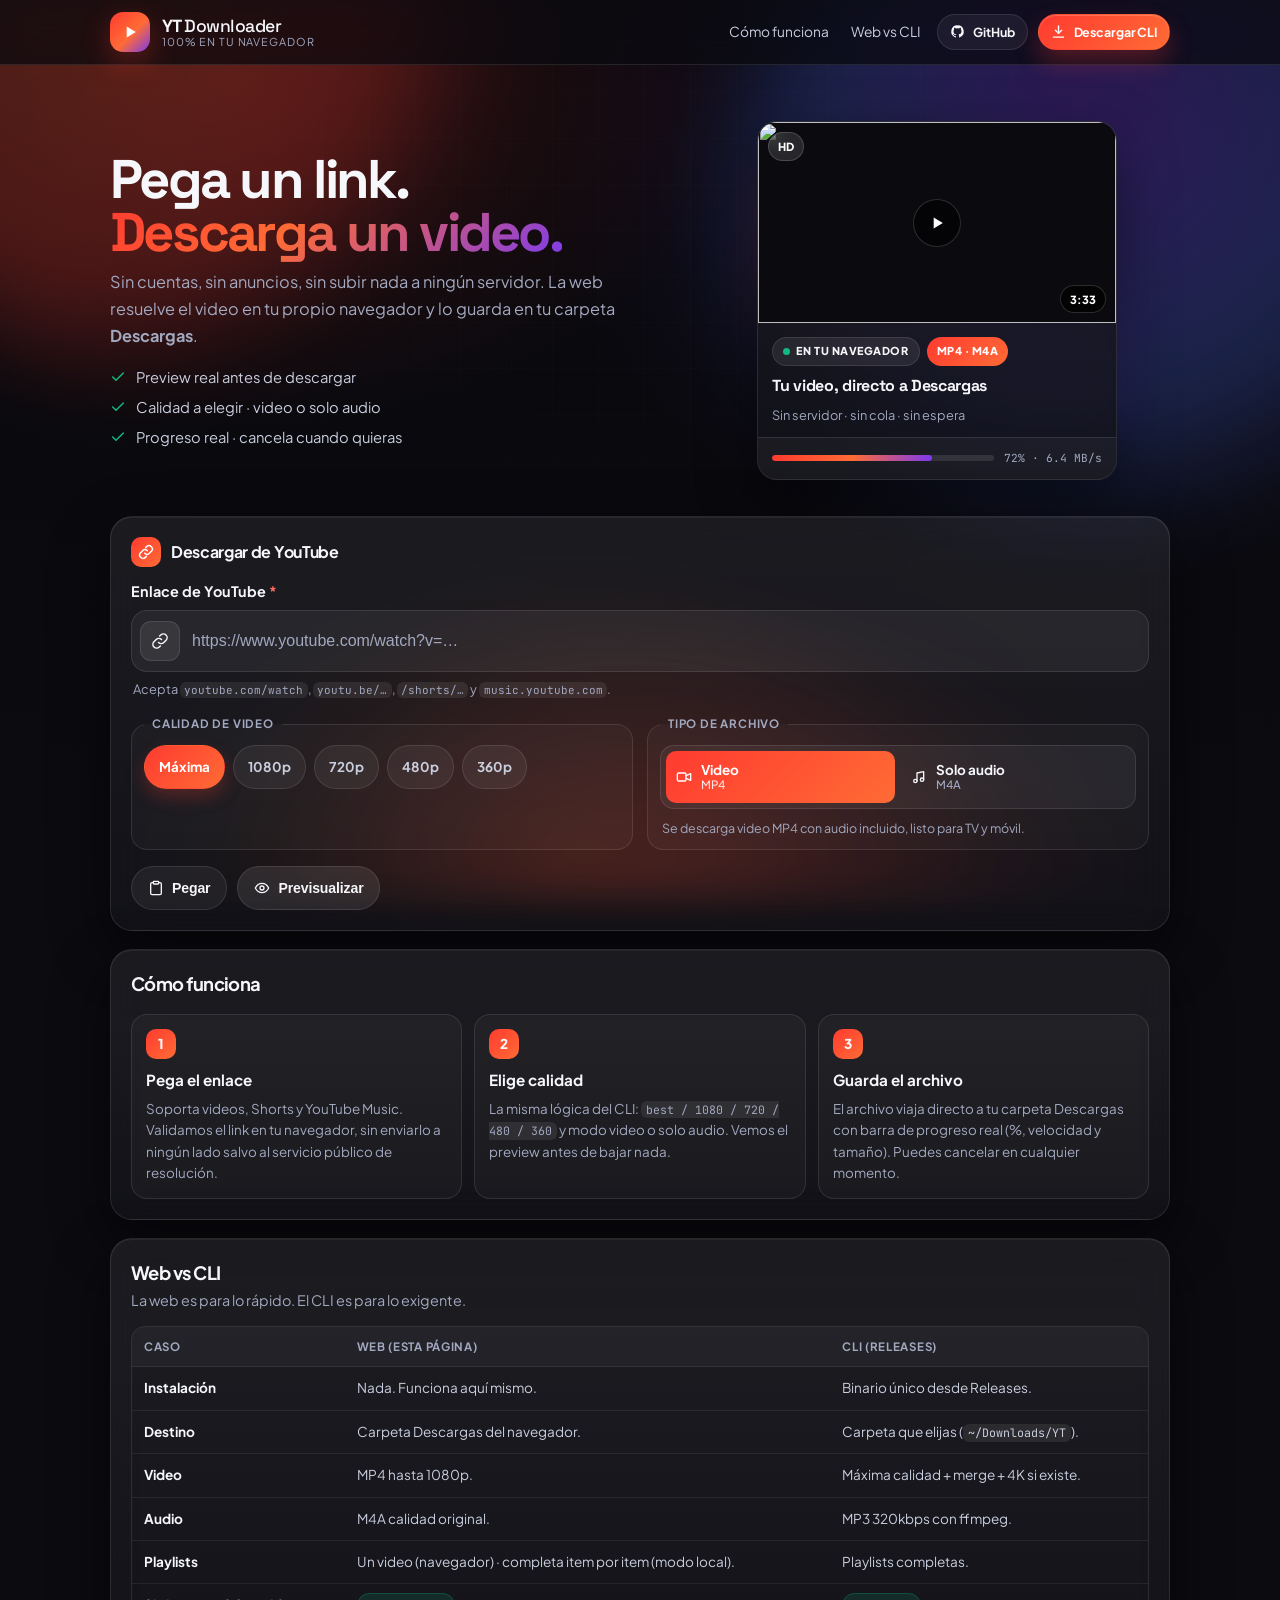
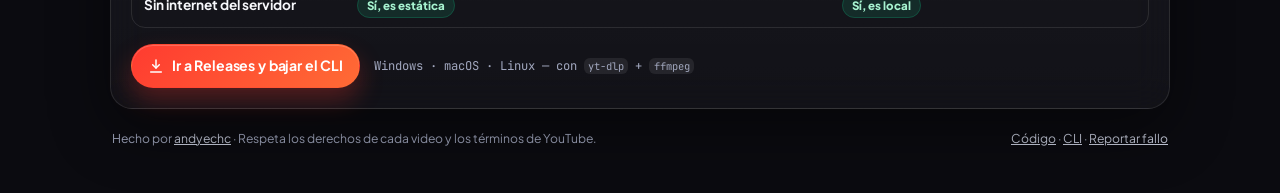
==== commit 42f5ec1c: "feat(web+server): playlists en modo local, entrega item por item" ====
--- a/web/index.html
+++ b/web/index.html
@@ -236,6 +236,12 @@
           <p class="pv-note">Se guarda en tu carpeta <strong>Descargas</strong>. Nada se sube a ningún servidor.</p>
         </div>
       </div>
+      <div class="playlist" id="playlistBox" hidden>
+        <div class="playlist-head">
+          <h4>Videos de la playlist · <span id="plTotal">—</span></h4>
+        </div>
+        <div class="pl-list" id="plList"></div>
+      </div>
     </section>
 
     <!-- PROGRESS -->
@@ -263,8 +269,9 @@
       <p class="prog-file"><span aria-hidden="true">▸</span> <span id="progFile">Preparando…</span></p>
       <div class="prog-done" id="progDoneBox" hidden>
         <p class="done-title">¡Listo! Revisa tu carpeta Descargas.</p>
+        <div class="pl-save-list" id="plSaveList" hidden></div>
         <div class="prog-done-actions">
-          <a class="btn primary" id="btnSaveAgain" href="#" download>Guardar de nuevo</a>
+          <a class="btn primary" id="btnSaveAgain" href="#" download>Guardar archivo</a>
           <button class="btn ghost" id="btnOther" type="button">Descargar otro</button>
         </div>
       </div>
@@ -309,7 +316,7 @@
             <tr><th scope="row">Destino</th><td>Carpeta Descargas del navegador.</td><td>Carpeta que elijas (<code>~/Downloads/YT</code>).</td></tr>
             <tr><th scope="row">Video</th><td>MP4 hasta 1080p.</td><td>Máxima calidad + merge + 4K si existe.</td></tr>
             <tr><th scope="row">Audio</th><td>M4A calidad original.</td><td>MP3 320kbps con ffmpeg.</td></tr>
-            <tr><th scope="row">Playlists</th><td>Solo el video del enlace.</td><td>Playlists completas.</td></tr>
+            <tr><th scope="row">Playlists</th><td>Un video (navegador) · completa item por item (modo local).</td><td>Playlists completas.</td></tr>
             <tr><th scope="row">Sin internet del servidor</th><td><span class="tag ok">Sí, es estática</span></td><td><span class="tag ok">Sí, es local</span></td></tr>
           </tbody>
         </table>
@@ -335,6 +342,6 @@
 
   <div class="toast" id="toast" role="status" aria-live="polite"></div>
   <!-- Bump ?v=N en style.css/app.js con cada cambio: evita JS viejo cacheado -->
-  <script src="app.js?v=4" defer></script>
+  <script src="app.js?v=6" defer></script>
 </body>
 </html>
--- a/web/style.css
+++ b/web/style.css
@@ -190,6 +190,22 @@
 .prog-done[hidden]{display:none}
 .done-title{color:#d3f8e4;font-weight:700}
 .prog-done-actions{display:flex;gap:10px;flex-wrap:wrap}
+.playlist{border-top:1px solid var(--line);padding:14px 18px;background:rgba(255,255,255,.02)}
+.playlist[hidden]{display:none}
+.playlist-head h4{margin:0 0 10px;font-size:.82rem;color:var(--muted-2);letter-spacing:-.01em}
+.pl-list{display:grid;gap:8px;max-height:320px;overflow:auto;padding-right:4px}
+.pl-item{display:grid;grid-template-columns:96px 1fr;gap:12px;padding:8px;border-radius:12px;background:rgba(255,255,255,.04);border:1px solid var(--line);align-items:center}
+.pl-thumb{position:relative;border-radius:8px;overflow:hidden;aspect-ratio:16/9;background:#0a0a0f}
+.pl-thumb img{width:100%;height:100%;object-fit:cover;display:block}
+.pl-thumb span{position:absolute;right:5px;bottom:5px;padding:2px 6px;border-radius:999px;background:rgba(0,0,0,.76);color:#fff;font-size:.62rem;font-weight:800}
+.pl-title{font-weight:700;font-size:.8rem;line-height:1.3;display:-webkit-box;-webkit-line-clamp:2;-webkit-box-orient:vertical;overflow:hidden}
+.pl-sub{font-size:.72rem;color:var(--muted);margin-top:4px}
+.pl-save-list{display:grid;gap:8px;margin-bottom:12px;max-height:300px;overflow:auto}
+.pl-save-list[hidden]{display:none}
+.pl-save{display:flex;align-items:center;gap:10px;padding:8px 10px;border-radius:12px;background:rgba(255,255,255,.04);border:1px solid var(--line)}
+.pl-save .t{flex:1;min-width:0;font-size:.78rem;font-weight:600;white-space:nowrap;overflow:hidden;text-overflow:ellipsis}
+.pl-save.done{opacity:.55}
+.pl-save.done .t{text-decoration:line-through}
 
 /* steps + compare */
 .steps h2,.compare-head h2{margin:0 0 4px;font-size:1.15rem;letter-spacing:-.03em}
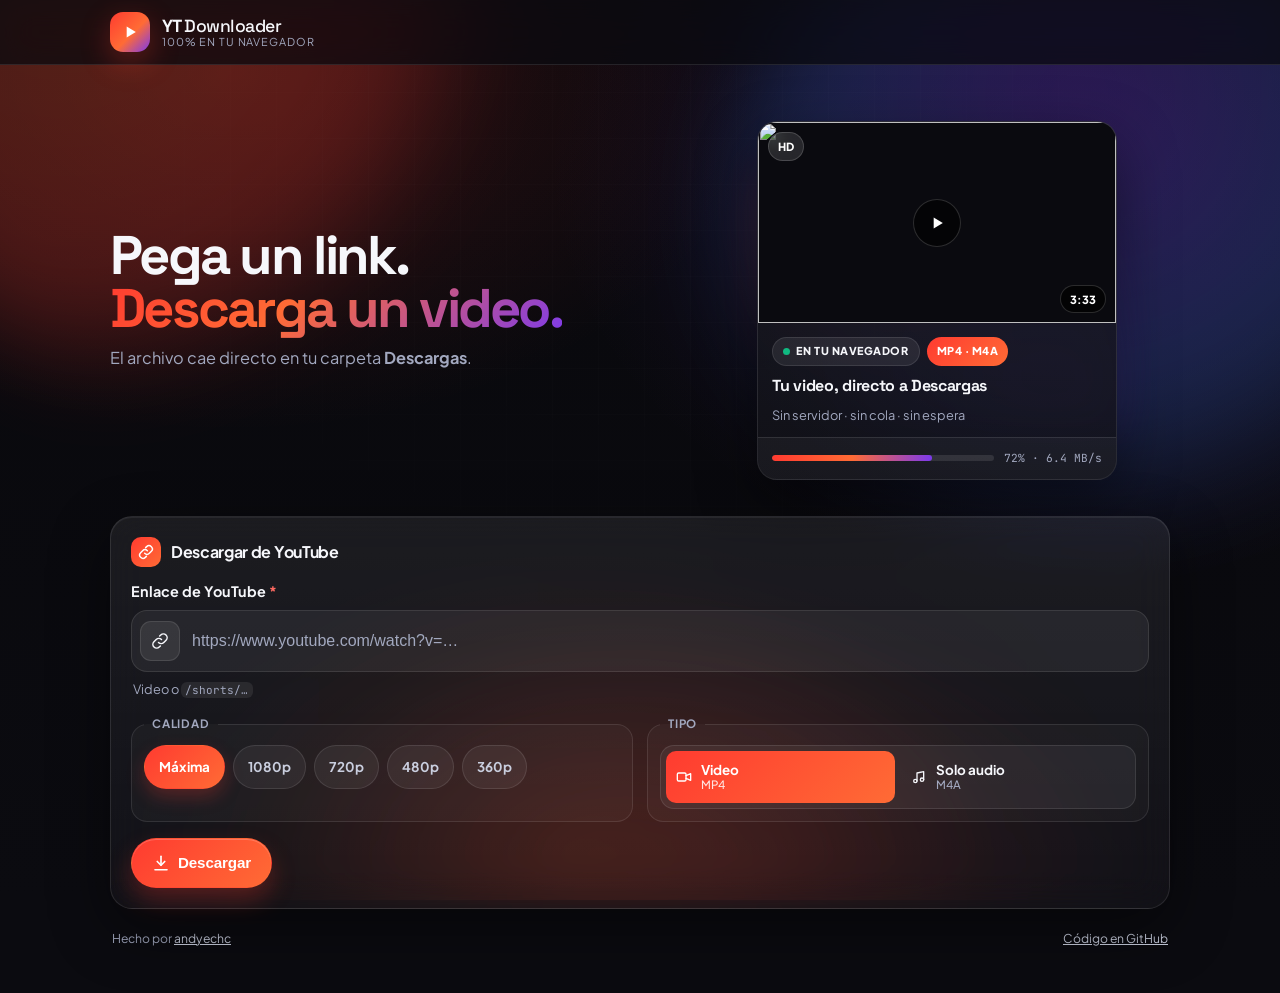
==== commit ab840073: "feat(web): UI mínima de un paso; fuera CLI/secciones extra, repo solo en footer" ====
--- a/web/index.html
+++ b/web/index.html
@@ -3,21 +3,21 @@
 <head>
   <meta charset="utf-8" />
   <meta name="viewport" content="width=device-width,initial-scale=1" />
-  <title>YT Downloader — Pega un link, descarga en tu navegador</title>
-  <meta name="description" content="Descarga videos y audio de YouTube directo en tu navegador. Sin servidor, sin cuentas, sin anuncios. Se sirve en local + CLI en Python con yt-dlp para máxima calidad." />
+  <title>YT Downloader — Pega un link, descarga un video</title>
+  <meta name="description" content="Pega un link de YouTube y descarga el video o el audio en tu navegador." />
   <meta name="theme-color" content="#0b0b10" />
 
   <!-- Open Graph / Twitter (activos cuando la web se sirve en un host) -->
   <meta property="og:type" content="website" />
   <meta property="og:site_name" content="YT Downloader" />
   <meta property="og:title" content="YT Downloader — Pega un link. Descarga un video." />
-  <meta property="og:description" content="Video o audio de YouTube directo en tu navegador. Sin cuentas, sin anuncios." />
+  <meta property="og:description" content="Video o audio de YouTube directo en tu navegador." />
   <meta property="og:image" content="assets/og.png" />
   <meta property="og:image:width" content="1200" />
   <meta property="og:image:height" content="630" />
   <meta name="twitter:card" content="summary_large_image" />
   <meta name="twitter:title" content="YT Downloader — descarga en tu navegador" />
-  <meta name="twitter:description" content="Pega un link de YouTube, elige calidad y descarga. Sin cuentas, sin anuncios." />
+  <meta name="twitter:description" content="Pega un link de YouTube, elige calidad y descarga." />
   <meta name="twitter:image" content="assets/og.png" />
 
   <link rel="icon" href="favicon.ico" sizes="any" />
@@ -28,7 +28,7 @@
   <link rel="preconnect" href="https://fonts.googleapis.com" />
   <link rel="preconnect" href="https://fonts.gstatic.com" crossorigin />
   <link href="https://fonts.googleapis.com/css2?family=Plus+Jakarta+Sans:wght@400;500;600;700;800&family=Space+Grotesk:wght@500;600;700&family=JetBrains+Mono:wght@500;600&display=swap" rel="stylesheet" />
-  <link rel="stylesheet" href="style.css?v=4" />
+  <link rel="stylesheet" href="style.css?v=7" />
 </head>
 <body>
   <a class="skip" href="#form-card">Saltar al descargador</a>
@@ -51,18 +51,6 @@
           <small>100% en tu navegador</small>
         </span>
       </a>
-      <nav class="nav" aria-label="Navegación principal">
-        <a href="#como-funciona">Cómo funciona</a>
-        <a href="#web-vs-cli">Web vs CLI</a>
-        <a class="btn tiny ghost" href="https://github.com/andyechc/youtube-downloader" target="_blank" rel="noopener">
-          <svg viewBox="0 0 24 24" width="15" height="15" fill="currentColor" aria-hidden="true"><path d="M12 2a10 10 0 0 0-3.16 19.49c.5.09.68-.22.68-.48v-1.7c-2.78.6-3.37-1.34-3.37-1.34-.45-1.16-1.11-1.47-1.11-1.47-.9-.62.07-.6.07-.6 1 .07 1.53 1.03 1.53 1.03.9 1.52 2.35 1.08 2.92.83.09-.65.35-1.09.63-1.34-2.22-.25-4.56-1.11-4.56-4.94 0-1.1.39-1.99 1.03-2.69-.1-.25-.45-1.27.1-2.64 0 0 .84-.27 2.75 1.02a9.58 9.58 0 0 1 5 0c1.91-1.3 2.75-1.02 2.75-1.02.55 1.37.2 2.39.1 2.64.64.7 1.03 1.6 1.03 2.69 0 3.84-2.34 4.68-4.57 4.93.36.31.68.92.68 1.85V21c0 .27.18.58.69.48A10 10 0 0 0 12 2z"/></svg>
-          GitHub
-        </a>
-        <a class="btn tiny primary" href="https://github.com/andyechc/youtube-downloader/releases" target="_blank" rel="noopener">
-          <svg viewBox="0 0 24 24" width="15" height="15" fill="none" stroke="currentColor" stroke-width="2.2" stroke-linecap="round" stroke-linejoin="round" aria-hidden="true"><path d="M12 3v12"/><path d="M7 10l5 5 5-5"/><path d="M4 21h16"/></svg>
-          Descargar CLI
-        </a>
-      </nav>
     </div>
   </header>
 
@@ -71,21 +59,7 @@
     <section class="hero" aria-labelledby="hero-title">
       <div class="hero-copy">
         <h1 id="hero-title">Pega un link.<br /><span class="grad">Descarga un video.</span></h1>
-        <p class="lead">Sin cuentas, sin anuncios, sin subir nada a ningún servidor. La web resuelve el video en tu propio navegador y lo guarda en tu carpeta <strong>Descargas</strong>.</p>
-        <ul class="hero-points">
-          <li>
-            <svg viewBox="0 0 24 24" width="16" height="16" fill="none" stroke="currentColor" stroke-width="2.2" stroke-linecap="round" stroke-linejoin="round" aria-hidden="true"><path d="M20 6L9 17l-5-5"/></svg>
-            Preview real antes de descargar
-          </li>
-          <li>
-            <svg viewBox="0 0 24 24" width="16" height="16" fill="none" stroke="currentColor" stroke-width="2.2" stroke-linecap="round" stroke-linejoin="round" aria-hidden="true"><path d="M20 6L9 17l-5-5"/></svg>
-            Calidad a elegir · video o solo audio
-          </li>
-          <li>
-            <svg viewBox="0 0 24 24" width="16" height="16" fill="none" stroke="currentColor" stroke-width="2.2" stroke-linecap="round" stroke-linejoin="round" aria-hidden="true"><path d="M20 6L9 17l-5-5"/></svg>
-            Progreso real · cancela cuando quieras
-          </li>
-        </ul>
+        <p class="lead">El archivo cae directo en tu carpeta <strong>Descargas</strong>.</p>
       </div>
       <div class="hero-art" aria-hidden="true">
         <div class="art-glow"></div>
@@ -145,12 +119,12 @@
             <svg viewBox="0 0 24 24" width="16" height="16" fill="none" stroke="currentColor" stroke-width="2.2" stroke-linecap="round" aria-hidden="true"><path d="M6 6l12 12M18 6L6 18"/></svg>
           </button>
         </div>
-        <p class="field-help" id="url-help">Acepta <code>youtube.com/watch</code>, <code>youtu.be/…</code>, <code>/shorts/…</code> y <code>music.youtube.com</code>.</p>
+        <p class="field-help" id="url-help">Video o <code>/shorts/…</code></p>
         <p class="field-error" id="url-error" role="alert" hidden></p>
 
         <div class="options">
           <fieldset class="opt">
-            <legend>Calidad de video</legend>
+            <legend>Calidad</legend>
             <div class="chips" role="radiogroup" aria-label="Calidad de video">
               <label class="chip"><input type="radio" name="quality" value="best" checked /><span>Máxima</span></label>
               <label class="chip"><input type="radio" name="quality" value="1080" /><span>1080p</span></label>
@@ -161,7 +135,7 @@
           </fieldset>
 
           <fieldset class="opt">
-            <legend>Tipo de archivo</legend>
+            <legend>Tipo</legend>
             <div class="segmented" role="radiogroup" aria-label="Tipo de archivo">
               <label class="seg">
                 <input type="radio" name="kind" value="video" checked />
@@ -174,74 +148,18 @@
                 <span>Solo audio <small>M4A</small></span>
               </label>
             </div>
-            <p class="opt-hint" id="kind-hint">Video MP4 con audio incluido, listo para TV y móvil.</p>
           </fieldset>
         </div>
 
         <div class="actions">
-          <button class="btn ghost" id="btnPaste" type="button">
-            <svg viewBox="0 0 24 24" width="16" height="16" fill="none" stroke="currentColor" stroke-width="2" stroke-linecap="round" stroke-linejoin="round" aria-hidden="true"><rect x="8" y="2" width="8" height="4" rx="1"/><path d="M16 4h2a2 2 0 0 1 2 2v14a2 2 0 0 1-2 2H6a2 2 0 0 1-2-2V6a2 2 0 0 1 2-2h2"/></svg>
-            Pegar
+          <button class="btn primary large" id="btnSubmit" type="submit">
+            <svg viewBox="0 0 24 24" width="18" height="18" fill="none" stroke="currentColor" stroke-width="2.2" stroke-linecap="round" stroke-linejoin="round" aria-hidden="true"><path d="M12 3v12"/><path d="M7 10l5 5 5-5"/><path d="M4 21h16"/></svg>
+            <span id="btnSubmitText">Descargar</span>
           </button>
-          <button class="btn secondary" id="btnPreview" type="submit">
-            <svg viewBox="0 0 24 24" width="16" height="16" fill="none" stroke="currentColor" stroke-width="2" stroke-linecap="round" stroke-linejoin="round" aria-hidden="true"><path d="M2 12s3.5-7 10-7 10 7 10 7-3.5 7-10 7-10-7-10-7z"/><circle cx="12" cy="12" r="3"/></svg>
-            <span id="btnPreviewText">Previsualizar</span>
-          </button>
         </div>
 
         <div class="alert" id="alertBox" role="status" hidden></div>
-        <div class="net-fallback" id="netFallback" hidden>
-          <p><strong>Sin espera:</strong> el CLI descarga este mismo video ahora mismo.</p>
-          <div class="net-actions">
-            <code id="cliCmd"></code>
-            <button class="btn tiny secondary" id="btnCopyCli" type="button">Copiar comando</button>
-            <a class="btn tiny primary" href="https://github.com/andyechc/youtube-downloader/releases" target="_blank" rel="noopener">Ir a Releases</a>
-          </div>
-        </div>
       </form>
-    </section>
-
-    <!-- PREVIEW -->
-    <section class="card preview" id="previewCard" aria-labelledby="pvTitle" hidden>
-      <div class="preview-layout">
-        <div class="thumb-wrap">
-          <img id="pvThumb" alt="Miniatura del video" loading="lazy" />
-          <span class="thumb-badge" id="pvDuration">0:00</span>
-        </div>
-        <div class="pv-meta">
-          <div class="pv-top">
-            <span class="badge-soft" id="pvTypeBadge">VIDEO · MP4</span>
-            <span class="pv-size" id="pvSize">—</span>
-            <span class="pv-quality" id="pvQualityBadge">Máxima</span>
-          </div>
-          <h3 id="pvTitle">Título del video</h3>
-          <p class="pv-sub">
-            <span class="pv-channel" id="pvChannel">Canal</span>
-            <span aria-hidden="true">·</span>
-            <span id="pvViews">—</span>
-            <span aria-hidden="true">·</span>
-            <span id="pvDate">—</span>
-          </p>
-          <p class="pv-desc" id="pvDesc"></p>
-          <div class="pv-actions">
-            <button class="btn primary large" id="btnDownload" type="button">
-              <svg viewBox="0 0 24 24" width="18" height="18" fill="none" stroke="currentColor" stroke-width="2.2" stroke-linecap="round" stroke-linejoin="round" aria-hidden="true"><path d="M12 3v12"/><path d="M7 10l5 5 5-5"/><path d="M4 21h16"/></svg>
-              Descargar en mi navegador
-            </button>
-            <a class="btn ghost" id="btnOpenYT" href="#" target="_blank" rel="noopener">
-              Ver en YouTube
-              <svg viewBox="0 0 24 24" width="14" height="14" fill="none" stroke="currentColor" stroke-width="2.2" stroke-linecap="round" stroke-linejoin="round" aria-hidden="true"><path d="M7 17L17 7"/><path d="M8 7h9v9"/></svg>
-            </a>
-          </div>
-          <p class="pv-note">Se guarda en tu carpeta <strong>Descargas</strong>. Nada se sube a ningún servidor.</p>
-        </div>
-      </div>
-      <div class="playlist" id="playlistBox" hidden>
-        <div class="playlist-head">
-          <h4>Videos de la playlist · <span id="plTotal">—</span></h4>
-        </div>
-        <div class="pl-list" id="plList"></div>
-      </div>
     </section>
 
     <!-- PROGRESS -->
@@ -277,71 +195,16 @@
       </div>
     </section>
 
-    <!-- COMO FUNCIONA -->
-    <section class="card steps" id="como-funciona" aria-labelledby="steps-title">
-      <h2 id="steps-title">Cómo funciona</h2>
-      <ol class="steps-grid">
-        <li>
-          <span class="step-n" aria-hidden="true">1</span>
-          <h3>Pega el enlace</h3>
-          <p>Soporta videos, Shorts y YouTube Music. Validamos el link en tu navegador, sin enviarlo a ningún lado salvo al servicio público de resolución.</p>
-        </li>
-        <li>
-          <span class="step-n" aria-hidden="true">2</span>
-          <h3>Elige calidad</h3>
-          <p>La misma lógica del CLI: <code>best / 1080 / 720 / 480 / 360</code> y modo video o solo audio. Vemos el preview antes de bajar nada.</p>
-        </li>
-        <li>
-          <span class="step-n" aria-hidden="true">3</span>
-          <h3>Guarda el archivo</h3>
-          <p>El archivo viaja directo a tu carpeta Descargas con barra de progreso real (%, velocidad y tamaño). Puedes cancelar en cualquier momento.</p>
-        </li>
-      </ol>
-    </section>
-
-    <!-- WEB vs CLI -->
-    <section class="card compare" id="web-vs-cli" aria-labelledby="compare-title">
-      <div class="compare-head">
-        <h2 id="compare-title">Web vs CLI</h2>
-        <p>La web es para lo rápido. El CLI es para lo exigente.</p>
-      </div>
-      <div class="table-wrap">
-        <table>
-          <caption class="visually-hidden">Comparación entre la web y el CLI</caption>
-          <thead>
-            <tr><th scope="col">Caso</th><th scope="col">Web (esta página)</th><th scope="col">CLI (Releases)</th></tr>
-          </thead>
-          <tbody>
-            <tr><th scope="row">Instalación</th><td>Nada. Funciona aquí mismo.</td><td>Binario único desde Releases.</td></tr>
-            <tr><th scope="row">Destino</th><td>Carpeta Descargas del navegador.</td><td>Carpeta que elijas (<code>~/Downloads/YT</code>).</td></tr>
-            <tr><th scope="row">Video</th><td>MP4 hasta 1080p.</td><td>Máxima calidad + merge + 4K si existe.</td></tr>
-            <tr><th scope="row">Audio</th><td>M4A calidad original.</td><td>MP3 320kbps con ffmpeg.</td></tr>
-            <tr><th scope="row">Playlists</th><td>Un video (navegador) · completa item por item (modo local).</td><td>Playlists completas.</td></tr>
-            <tr><th scope="row">Sin internet del servidor</th><td><span class="tag ok">Sí, es estática</span></td><td><span class="tag ok">Sí, es local</span></td></tr>
-          </tbody>
-        </table>
-      </div>
-      <div class="compare-cta">
-        <a class="btn primary" href="https://github.com/andyechc/youtube-downloader/releases" target="_blank" rel="noopener">
-          <svg viewBox="0 0 24 24" width="16" height="16" fill="none" stroke="currentColor" stroke-width="2.2" stroke-linecap="round" stroke-linejoin="round" aria-hidden="true"><path d="M12 3v12"/><path d="M7 10l5 5 5-5"/><path d="M4 21h16"/></svg>
-          Ir a Releases y bajar el CLI
-        </a>
-        <p class="mono">Windows · macOS · Linux — con <code>yt-dlp</code> + <code>ffmpeg</code></p>
-      </div>
-    </section>
-
     <footer class="footer">
-      <span>Hecho por <a href="https://github.com/andyechc" target="_blank" rel="noopener">andyechc</a> · Respeta los derechos de cada video y los términos de YouTube.</span>
+      <span>Hecho por <a href="https://github.com/andyechc" target="_blank" rel="noopener">andyechc</a></span>
       <span class="footer-links">
-        <a href="https://github.com/andyechc/youtube-downloader" target="_blank" rel="noopener">Código</a> ·
-        <a href="https://github.com/andyechc/youtube-downloader/releases" target="_blank" rel="noopener">CLI</a> ·
-        <a href="https://github.com/andyechc/youtube-downloader/issues" target="_blank" rel="noopener">Reportar fallo</a>
+        <a href="https://github.com/andyechc/youtube-downloader" target="_blank" rel="noopener">Código en GitHub</a>
       </span>
     </footer>
   </main>
 
   <div class="toast" id="toast" role="status" aria-live="polite"></div>
   <!-- Bump ?v=N en style.css/app.js con cada cambio: evita JS viejo cacheado -->
-  <script src="app.js?v=6" defer></script>
+  <script src="app.js?v=7" defer></script>
 </body>
 </html>
--- a/web/style.css
+++ b/web/style.css
@@ -59,9 +59,6 @@
 .brand-text strong{font-family:"Space Grotesk",sans-serif;font-size:1.1rem;letter-spacing:-.03em}
 .brand-text strong span{font-weight:500}
 .brand-text small{font-size:.68rem;color:var(--muted);letter-spacing:.08em;text-transform:uppercase}
-.nav{display:flex;align-items:center;gap:10px;flex-wrap:wrap}
-.nav a:not(.btn){font-size:.86rem;color:var(--muted-2);text-decoration:none;padding:8px 6px}
-.nav a:not(.btn):hover{color:#fff}
 
 /* buttons — min 44px targets */
 .btn{display:inline-flex;align-items:center;justify-content:center;gap:8px;padding:10px 16px;min-height:44px;border-radius:999px;border:1px solid transparent;font-weight:700;font-size:.88rem;letter-spacing:-.01em;cursor:pointer;transition:transform .16s,filter .16s,background .16s;text-decoration:none;user-select:none}
@@ -83,9 +80,6 @@
 .hero-copy h1{margin:0 0 10px;font-family:"Space Grotesk",sans-serif;font-weight:700;letter-spacing:-.05em;line-height:.98;font-size:clamp(2rem,5vw,3.4rem)}
 .hero-copy h1 .grad{background:linear-gradient(135deg,#ff3b30 0%,#ff6b35 40%,#7c3aed 100%);-webkit-background-clip:text;background-clip:text;-webkit-text-fill-color:transparent}
 .lead{margin:0;color:var(--muted);font-size:1.02rem;line-height:1.65;max-width:34rem}
-.hero-points{list-style:none;margin:16px 0 0;padding:0;display:grid;gap:8px}
-.hero-points li{display:flex;align-items:center;gap:10px;font-size:.92rem;color:var(--muted-2)}
-.hero-points svg{color:var(--ok);flex:0 0 auto}
 .hero-art{position:relative;display:grid;place-items:center;padding:10px;min-height:300px}
 .art-glow{position:absolute;inset:15% 10%;background:radial-gradient(ellipse at 30% 20%, rgba(255,59,48,.22), transparent 55%),radial-gradient(ellipse at 80% 80%, rgba(124,58,237,.18), transparent 60%);filter:blur(22px)}
 .art-card{position:relative;width:100%;max-width:360px;border-radius:20px;overflow:hidden;background:linear-gradient(180deg,rgba(26,26,34,.88),rgba(18,18,24,.8));border:1px solid rgba(255,255,255,.10);box-shadow:var(--shadow)}
@@ -113,7 +107,6 @@
 .card-head{display:flex;align-items:center;justify-content:space-between;gap:12px;margin-bottom:14px;flex-wrap:wrap}
 .card-head h2{display:flex;align-items:center;gap:10px;margin:0;font-size:1rem;letter-spacing:-.02em}
 .h-icon{width:30px;height:30px;display:grid;place-items:center;border-radius:10px;background:linear-gradient(135deg,var(--accent),var(--accent-2));color:#fff}
-.hint{font-size:.75rem;color:var(--muted);border:1px solid var(--line);padding:6px 11px;border-radius:999px;background:rgba(255,255,255,.05)}
 .field-label{display:block;font-weight:700;font-size:.9rem;margin:0 0 8px}
 .field-label span{color:var(--danger)}
 .field{position:relative;display:flex;align-items:center;gap:10px;padding:8px 8px 8px 8px;background:rgba(255,255,255,.06);border-radius:16px;border:1px solid var(--line)}
@@ -130,15 +123,9 @@
 .alert{margin-top:14px;padding:12px 14px;border-radius:14px;font-size:.88rem;line-height:1.5;border:1px solid rgba(255,59,48,.25);background:rgba(255,59,48,.10);color:#ffd9d6}
 .alert.ok{border-color:rgba(16,185,129,.3);background:rgba(16,185,129,.10);color:#d3f8e4}
 .alert[hidden]{display:none}
-.net-fallback{margin-top:12px;padding:14px;border-radius:14px;border:1px solid rgba(125,211,252,.3);background:rgba(125,211,252,.07)}
-.net-fallback[hidden]{display:none}
-.net-fallback p{margin:0 0 10px;font-size:.85rem;color:var(--muted-2)}
-.net-fallback p strong{color:#fff}
-.net-actions{display:flex;align-items:center;gap:8px;flex-wrap:wrap}
-.net-actions code{flex:1 1 220px;overflow-x:auto;white-space:nowrap;padding:10px 12px;border-radius:10px}
 
 .options{display:grid;grid-template-columns:1fr 1fr;gap:14px;margin-top:16px}
-.opt{border:1px solid var(--line);border-radius:16px;padding:12px;margin:0;background:rgba(255,255,255,.03);min-width:0}
+.opt{border:1px solid var(--line);border-radius:16px;padding:12px;margin:0;background:rgba(255,255,255,.03);min-width:0;min-inline-size:0}
 .opt legend{font-size:.72rem;color:var(--muted);letter-spacing:.07em;text-transform:uppercase;font-weight:700;padding:0 8px}
 .chips{display:flex;flex-wrap:wrap;gap:8px}
 .chip{position:relative;display:inline-flex;cursor:pointer}
@@ -154,26 +141,7 @@
 .seg:has(input:checked){background:linear-gradient(135deg,var(--accent),var(--accent-2));color:#fff}
 .seg:has(input:checked) span small{color:rgba(255,255,255,.85)}
 .seg:has(input:focus-visible){outline:3px solid var(--focus);outline-offset:2px}
-.opt-hint{margin:10px 2px 0;font-size:.78rem;color:var(--muted)}
 .actions{display:flex;align-items:center;gap:10px;margin-top:16px;flex-wrap:wrap}
-
-/* preview */
-.preview{padding:0;overflow:hidden}
-.preview[hidden]{display:none}
-.preview-layout{display:grid;grid-template-columns:320px 1fr;gap:18px;padding:18px}
-.thumb-wrap{position:relative;border-radius:16px;overflow:hidden;background:#0a0a0f;aspect-ratio:16/10;border:1px solid rgba(255,255,255,.10)}
-.thumb-wrap img{width:100%;height:100%;object-fit:cover;display:block}
-.thumb-badge{position:absolute;right:10px;bottom:10px;padding:6px 9px;border-radius:999px;background:rgba(0,0,0,.78);color:#fff;font-size:.7rem;font-weight:800;border:1px solid rgba(255,255,255,.16)}
-.pv-top{display:flex;align-items:center;gap:8px;flex-wrap:wrap;margin-bottom:8px}
-.badge-soft{padding:6px 10px;border-radius:999px;background:rgba(255,255,255,.08);border:1px solid var(--line);font-size:.68rem;letter-spacing:.07em;font-weight:800;color:var(--muted-2)}
-.pv-size{padding:6px 10px;border-radius:999px;background:rgba(255,255,255,.08);font-weight:800;font-size:.76rem;border:1px solid var(--line)}
-.pv-quality{padding:6px 10px;border-radius:999px;background:linear-gradient(135deg,var(--accent),var(--accent-2));color:#fff;font-weight:800;font-size:.76rem}
-.pv-meta h3{margin:0;font-size:1.25rem;line-height:1.25;letter-spacing:-.03em}
-.pv-sub{display:flex;align-items:center;gap:8px;flex-wrap:wrap;margin:8px 0 0;color:var(--muted-2);font-size:.85rem}
-.pv-channel{padding:5px 10px;border-radius:999px;background:rgba(255,255,255,.06);border:1px solid var(--line);font-weight:600}
-.pv-desc{margin:10px 0 0;color:var(--muted);font-size:.85rem;line-height:1.6;display:-webkit-box;-webkit-line-clamp:3;-webkit-box-orient:vertical;overflow:hidden}
-.pv-actions{display:flex;gap:10px;flex-wrap:wrap;margin-top:14px}
-.pv-note{margin:10px 0 0;font-size:.78rem;color:var(--muted)}
 
 /* progress */
 .progress[hidden]{display:none}
@@ -190,42 +158,12 @@
 .prog-done[hidden]{display:none}
 .done-title{color:#d3f8e4;font-weight:700}
 .prog-done-actions{display:flex;gap:10px;flex-wrap:wrap}
-.playlist{border-top:1px solid var(--line);padding:14px 18px;background:rgba(255,255,255,.02)}
-.playlist[hidden]{display:none}
-.playlist-head h4{margin:0 0 10px;font-size:.82rem;color:var(--muted-2);letter-spacing:-.01em}
-.pl-list{display:grid;gap:8px;max-height:320px;overflow:auto;padding-right:4px}
-.pl-item{display:grid;grid-template-columns:96px 1fr;gap:12px;padding:8px;border-radius:12px;background:rgba(255,255,255,.04);border:1px solid var(--line);align-items:center}
-.pl-thumb{position:relative;border-radius:8px;overflow:hidden;aspect-ratio:16/9;background:#0a0a0f}
-.pl-thumb img{width:100%;height:100%;object-fit:cover;display:block}
-.pl-thumb span{position:absolute;right:5px;bottom:5px;padding:2px 6px;border-radius:999px;background:rgba(0,0,0,.76);color:#fff;font-size:.62rem;font-weight:800}
-.pl-title{font-weight:700;font-size:.8rem;line-height:1.3;display:-webkit-box;-webkit-line-clamp:2;-webkit-box-orient:vertical;overflow:hidden}
-.pl-sub{font-size:.72rem;color:var(--muted);margin-top:4px}
 .pl-save-list{display:grid;gap:8px;margin-bottom:12px;max-height:300px;overflow:auto}
 .pl-save-list[hidden]{display:none}
 .pl-save{display:flex;align-items:center;gap:10px;padding:8px 10px;border-radius:12px;background:rgba(255,255,255,.04);border:1px solid var(--line)}
 .pl-save .t{flex:1;min-width:0;font-size:.78rem;font-weight:600;white-space:nowrap;overflow:hidden;text-overflow:ellipsis}
 .pl-save.done{opacity:.55}
 .pl-save.done .t{text-decoration:line-through}
-
-/* steps + compare */
-.steps h2,.compare-head h2{margin:0 0 4px;font-size:1.15rem;letter-spacing:-.03em}
-.compare-head p{margin:0;color:var(--muted);font-size:.9rem}
-.steps-grid{list-style:none;margin:16px 0 0;padding:0;display:grid;grid-template-columns:repeat(3,1fr);gap:12px}
-.steps-grid li{border:1px solid var(--line);border-radius:16px;padding:14px;background:rgba(255,255,255,.03)}
-.step-n{display:grid;place-items:center;width:30px;height:30px;border-radius:10px;background:linear-gradient(135deg,var(--accent),var(--accent-2));font-weight:800;font-size:.85rem}
-.steps-grid h3{margin:10px 0 6px;font-size:.95rem}
-.steps-grid p{margin:0;font-size:.84rem;color:var(--muted);line-height:1.6}
-.table-wrap{overflow-x:auto;margin-top:14px;border:1px solid var(--line);border-radius:14px}
-table{width:100%;border-collapse:collapse;font-size:.85rem;min-width:560px}
-th,td{text-align:left;padding:11px 12px;border-bottom:1px solid rgba(255,255,255,.07);vertical-align:top}
-thead th{font-size:.72rem;text-transform:uppercase;letter-spacing:.06em;color:var(--muted);background:rgba(255,255,255,.04)}
-tbody tr:last-child th,tbody tr:last-child td{border-bottom:0}
-tbody th{font-weight:700}
-td{color:var(--muted-2)}
-.tag{padding:4px 9px;border-radius:999px;font-size:.72rem;font-weight:800}
-.tag.ok{background:rgba(16,185,129,.14);color:#a7f3d0;border:1px solid rgba(16,185,129,.25)}
-.compare-cta{display:flex;align-items:center;gap:14px;flex-wrap:wrap;margin-top:16px}
-.mono{font-family:"JetBrains Mono",monospace;font-size:.76rem;color:var(--muted)}
 
 /* footer + toast */
 .footer{display:flex;align-items:center;justify-content:space-between;gap:12px;padding:20px 2px 6px;color:var(--muted);font-size:.76rem;flex-wrap:wrap}
@@ -237,15 +175,7 @@
 @media (max-width: 900px){
   .hero{grid-template-columns:1fr}
   .hero-art{min-height:auto}
-  .preview-layout{grid-template-columns:1fr}
   .options{grid-template-columns:1fr}
-  .steps-grid{grid-template-columns:1fr}
-}
-@media (max-width: 620px){
-  .nav a:not(.btn){display:none}
-  .nav .btn.tiny{padding:7px 10px;font-size:.74rem}
-  .header-inner{gap:8px}
-  .header-inner .nav{width:100%;justify-content:flex-start}
 }
 @media (prefers-reduced-motion: reduce){
   html{scroll-behavior:auto}
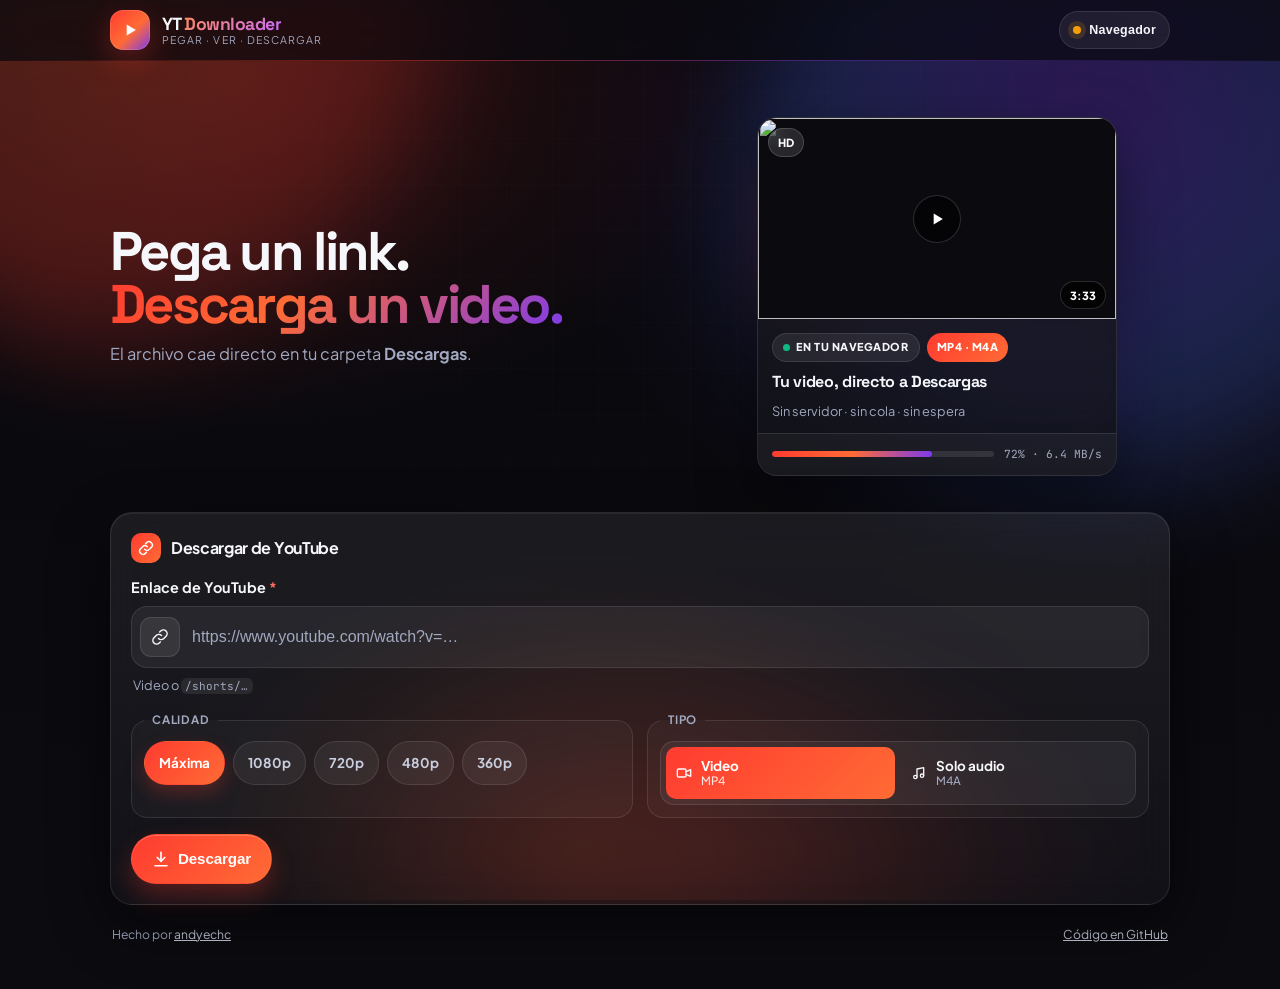
==== commit 6689bf15: "feat(web): header rediseñado con píldora de modo + API remota para hosting estático" ====
--- a/web/index.html
+++ b/web/index.html
@@ -28,7 +28,7 @@
   <link rel="preconnect" href="https://fonts.googleapis.com" />
   <link rel="preconnect" href="https://fonts.gstatic.com" crossorigin />
   <link href="https://fonts.googleapis.com/css2?family=Plus+Jakarta+Sans:wght@400;500;600;700;800&family=Space+Grotesk:wght@500;600;700&family=JetBrains+Mono:wght@500;600&display=swap" rel="stylesheet" />
-  <link rel="stylesheet" href="style.css?v=7" />
+  <link rel="stylesheet" href="style.css?v=11" />
 </head>
 <body>
   <a class="skip" href="#form-card">Saltar al descargador</a>
@@ -47,10 +47,26 @@
           <svg viewBox="0 0 24 24" width="20" height="20" fill="currentColor"><path d="M8 5.5v13l11-6.5z"/></svg>
         </span>
         <span class="brand-text">
-          <strong>YT <span>Downloader</span></strong>
-          <small>100% en tu navegador</small>
+          <strong>YT <span class="grad-text">Downloader</span></strong>
+          <small>Pegar · ver · descargar</small>
         </span>
       </a>
+      <div class="server-wrap">
+        <button class="status-pill is-browser" id="modePill" type="button" aria-haspopup="dialog" aria-expanded="false" aria-controls="serverPop" title="Dónde se resuelve la descarga">
+          <span class="pill-dot" aria-hidden="true"></span>
+          <span id="modeLabel">Navegador</span>
+        </button>
+        <div class="server-pop" id="serverPop" role="dialog" aria-label="Servidor de descargas" hidden>
+          <label class="server-pop-label" for="serverUrl">Servidor (API)</label>
+          <div class="server-pop-row">
+            <input id="serverUrl" name="server" type="url" inputmode="url" autocomplete="url" spellcheck="false" placeholder="https://tu-servidor.com" />
+            <button class="btn tiny primary" id="btnServerSave" type="button">Conectar</button>
+          </div>
+          <p class="server-pop-hint">Vacío = automático (local, o navegador si no hay servidor). Requiere https si la web va por https.</p>
+          <p class="server-pop-err" id="serverErr" role="alert" hidden></p>
+          <button class="btn tiny ghost" id="btnServerClear" type="button">Olvidar servidor</button>
+        </div>
+      </div>
     </div>
   </header>
 
@@ -162,6 +178,31 @@
       </form>
     </section>
 
+    <!-- PREVIEW -->
+    <section class="card preview" id="previewCard" aria-labelledby="pvTitle" hidden>
+      <div class="preview-layout">
+        <div class="thumb-wrap">
+          <img id="pvThumb" alt="Miniatura del video" loading="lazy" />
+          <span class="thumb-badge" id="pvDuration">0:00</span>
+        </div>
+        <div class="pv-meta">
+          <div class="pv-top">
+            <span class="badge-soft" id="pvTypeBadge">VIDEO · MP4</span>
+            <span class="pv-size" id="pvSize">—</span>
+            <span class="pv-quality" id="pvQualityBadge">Máxima</span>
+          </div>
+          <h3 id="pvTitle">Título del video</h3>
+          <p class="pv-sub" id="pvLine">—</p>
+          <div class="pv-actions">
+            <button class="btn primary large" id="btnDownload" type="button">
+              <svg viewBox="0 0 24 24" width="18" height="18" fill="none" stroke="currentColor" stroke-width="2.2" stroke-linecap="round" stroke-linejoin="round" aria-hidden="true"><path d="M12 3v12"/><path d="M7 10l5 5 5-5"/><path d="M4 21h16"/></svg>
+              Descargar ahora
+            </button>
+          </div>
+        </div>
+      </div>
+    </section>
+
     <!-- PROGRESS -->
     <section class="card progress" id="progressCard" aria-labelledby="progressTitle" hidden>
       <div class="prog-head">
@@ -205,6 +246,6 @@
 
   <div class="toast" id="toast" role="status" aria-live="polite"></div>
   <!-- Bump ?v=N en style.css/app.js con cada cambio: evita JS viejo cacheado -->
-  <script src="app.js?v=7" defer></script>
+  <script src="app.js?v=11" defer></script>
 </body>
 </html>
--- a/web/style.css
+++ b/web/style.css
@@ -11,6 +11,7 @@
   --accent-2:#ff6b35;
   --accent-3:#7c3aed;
   --ok:#10b981;
+  --warn:#f59e0b;
   --danger:#ff6b62;
   --radius:22px;
   --radius-sm:14px;
@@ -51,14 +52,33 @@
 .grid{position:absolute;inset:0;background-image:linear-gradient(rgba(255,255,255,.04) 1px, transparent 1px),linear-gradient(90deg, rgba(255,255,255,.04) 1px, transparent 1px);background-size:46px 46px;mask-image:radial-gradient(800px 600px at 50% 20%, black 30%, transparent 75%);opacity:.28}
 
 /* header */
-.header{position:sticky;top:0;z-index:20;backdrop-filter:blur(16px) saturate(1.4);background:rgba(11,11,16,.78);border-bottom:1px solid var(--line)}
-.header-inner{display:flex;align-items:center;justify-content:space-between;padding:12px 0;gap:12px;flex-wrap:wrap}
+.header{position:sticky;top:0;z-index:30;backdrop-filter:blur(18px) saturate(1.5);background:rgba(11,11,16,.78);border-bottom:1px solid transparent}
+.header::after{content:"";position:absolute;left:0;right:0;bottom:-1px;height:1px;background:linear-gradient(90deg,transparent,rgba(255,59,48,.45),rgba(124,58,237,.45),transparent)}
+.header-inner{position:relative;display:flex;align-items:center;justify-content:space-between;padding:10px 0;gap:12px;flex-wrap:wrap}
 .brand{display:flex;align-items:center;gap:12px;text-decoration:none}
-.logo{width:40px;height:40px;display:grid;place-items:center;border-radius:13px;background:linear-gradient(135deg,#FF3B30,#FF6B35 55%,#7c3aed);color:#fff;box-shadow:0 10px 30px rgba(255,59,48,.30)}
+.logo{width:40px;height:40px;display:grid;place-items:center;border-radius:13px;background:linear-gradient(135deg,#FF3B30,#FF6B35 55%,#7c3aed);color:#fff;box-shadow:0 10px 30px rgba(255,59,48,.30),0 0 0 1px rgba(255,255,255,.12) inset}
 .brand-text{display:flex;flex-direction:column;line-height:1.05}
 .brand-text strong{font-family:"Space Grotesk",sans-serif;font-size:1.1rem;letter-spacing:-.03em}
-.brand-text strong span{font-weight:500}
-.brand-text small{font-size:.68rem;color:var(--muted);letter-spacing:.08em;text-transform:uppercase}
+.grad-text{background:linear-gradient(135deg,#ff8a5c,#c86bff);-webkit-background-clip:text;background-clip:text;-webkit-text-fill-color:transparent}
+.brand-text small{font-size:.66rem;color:var(--muted);letter-spacing:.1em;text-transform:uppercase}
+.server-wrap{position:relative}
+.status-pill{display:inline-flex;align-items:center;gap:8px;padding:8px 13px;min-height:38px;border-radius:999px;background:rgba(255,255,255,.07);border:1px solid var(--line);color:var(--text);font-weight:700;font-size:.78rem;letter-spacing:.02em;cursor:pointer;transition:.16s}
+.status-pill:hover{background:rgba(255,255,255,.12)}
+.status-pill .pill-dot{width:8px;height:8px;border-radius:50%;background:var(--warn);box-shadow:0 0 0 5px rgba(245,158,11,.15)}
+.status-pill.is-local .pill-dot{background:var(--ok);box-shadow:0 0 0 5px rgba(16,185,129,.15);animation:pulse 1.8s infinite}
+.status-pill.is-remote .pill-dot{background:#7dd3fc;box-shadow:0 0 0 5px rgba(125,211,252,.15);animation:pulse 1.8s infinite}
+.status-pill.is-browser .pill-dot{background:var(--warn);box-shadow:0 0 0 5px rgba(245,158,11,.15)}
+.server-pop{position:absolute;right:0;top:calc(100% + 10px);width:min(320px,86vw);padding:14px;border-radius:16px;background:rgba(18,18,26,.97);border:1px solid var(--line);box-shadow:0 24px 60px rgba(0,0,0,.5);z-index:40}
+.server-pop[hidden]{display:none}
+.server-pop-label{display:block;font-size:.72rem;font-weight:700;letter-spacing:.07em;text-transform:uppercase;color:var(--muted);margin-bottom:8px}
+.server-pop-row{display:flex;gap:8px}
+.server-pop-row input{flex:1;min-width:0;border:1px solid var(--line);border-radius:10px;background:rgba(255,255,255,.06);color:var(--text);font-size:.85rem;padding:9px 10px;min-height:38px;outline:none}
+.server-pop-row input:focus{border-color:rgba(125,211,252,.5);box-shadow:0 0 0 3px rgba(125,211,252,.12)}
+.server-pop-row .btn{white-space:nowrap}
+.server-pop-hint{margin:10px 0 0;font-size:.74rem;color:var(--muted);line-height:1.5}
+.server-pop-err{margin:8px 0 0;font-size:.78rem;color:#ffc9c5;font-weight:600}
+.server-pop-err[hidden]{display:none}
+#btnServerClear{margin-top:10px}
 
 /* buttons — min 44px targets */
 .btn{display:inline-flex;align-items:center;justify-content:center;gap:8px;padding:10px 16px;min-height:44px;border-radius:999px;border:1px solid transparent;font-weight:700;font-size:.88rem;letter-spacing:-.01em;cursor:pointer;transition:transform .16s,filter .16s,background .16s;text-decoration:none;user-select:none}
@@ -143,6 +163,24 @@
 .seg:has(input:focus-visible){outline:3px solid var(--focus);outline-offset:2px}
 .actions{display:flex;align-items:center;gap:10px;margin-top:16px;flex-wrap:wrap}
 
+/* preview */
+.preview{padding:0;overflow:hidden}
+.preview[hidden]{display:none}
+.preview-layout{display:grid;grid-template-columns:320px 1fr;gap:18px;padding:18px;min-width:0}
+.thumb-wrap{position:relative;border-radius:16px;overflow:hidden;background:#0a0a0f;aspect-ratio:16/10;border:1px solid rgba(255,255,255,.10);min-width:0;min-height:0;width:100%;max-width:100%}
+.thumb-wrap img{width:100%;height:100%;max-width:100%;max-height:100%;object-fit:cover;display:block}
+.thumb-wrap img:not([src]){opacity:0}
+.thumb-badge{position:absolute;right:10px;bottom:10px;padding:6px 9px;border-radius:999px;background:rgba(0,0,0,.78);color:#fff;font-size:.7rem;font-weight:800;border:1px solid rgba(255,255,255,.16);max-width:calc(100% - 20px);overflow:hidden;text-overflow:ellipsis;white-space:nowrap}
+.pv-meta{min-width:0}
+.pv-meta h3,.pv-sub{overflow-wrap:anywhere}
+.pv-top{display:flex;align-items:center;gap:8px;flex-wrap:wrap;margin-bottom:8px}
+.badge-soft{padding:6px 10px;border-radius:999px;background:rgba(255,255,255,.08);border:1px solid var(--line);font-size:.68rem;letter-spacing:.07em;font-weight:800;color:var(--muted-2)}
+.pv-size{padding:6px 10px;border-radius:999px;background:rgba(255,255,255,.08);font-weight:800;font-size:.76rem;border:1px solid var(--line)}
+.pv-quality{padding:6px 10px;border-radius:999px;background:linear-gradient(135deg,var(--accent),var(--accent-2));color:#fff;font-weight:800;font-size:.76rem}
+.pv-meta h3{margin:0;font-size:1.25rem;line-height:1.25;letter-spacing:-.03em}
+.pv-sub{margin:8px 0 0;color:var(--muted-2);font-size:.85rem}
+.pv-actions{display:flex;gap:10px;flex-wrap:wrap;margin-top:14px}
+
 /* progress */
 .progress[hidden]{display:none}
 .prog-head{display:flex;align-items:center;gap:10px;margin-bottom:12px;flex-wrap:wrap}
@@ -175,6 +213,7 @@
 @media (max-width: 900px){
   .hero{grid-template-columns:1fr}
   .hero-art{min-height:auto}
+  .preview-layout{grid-template-columns:1fr}
   .options{grid-template-columns:1fr}
 }
 @media (prefers-reduced-motion: reduce){
